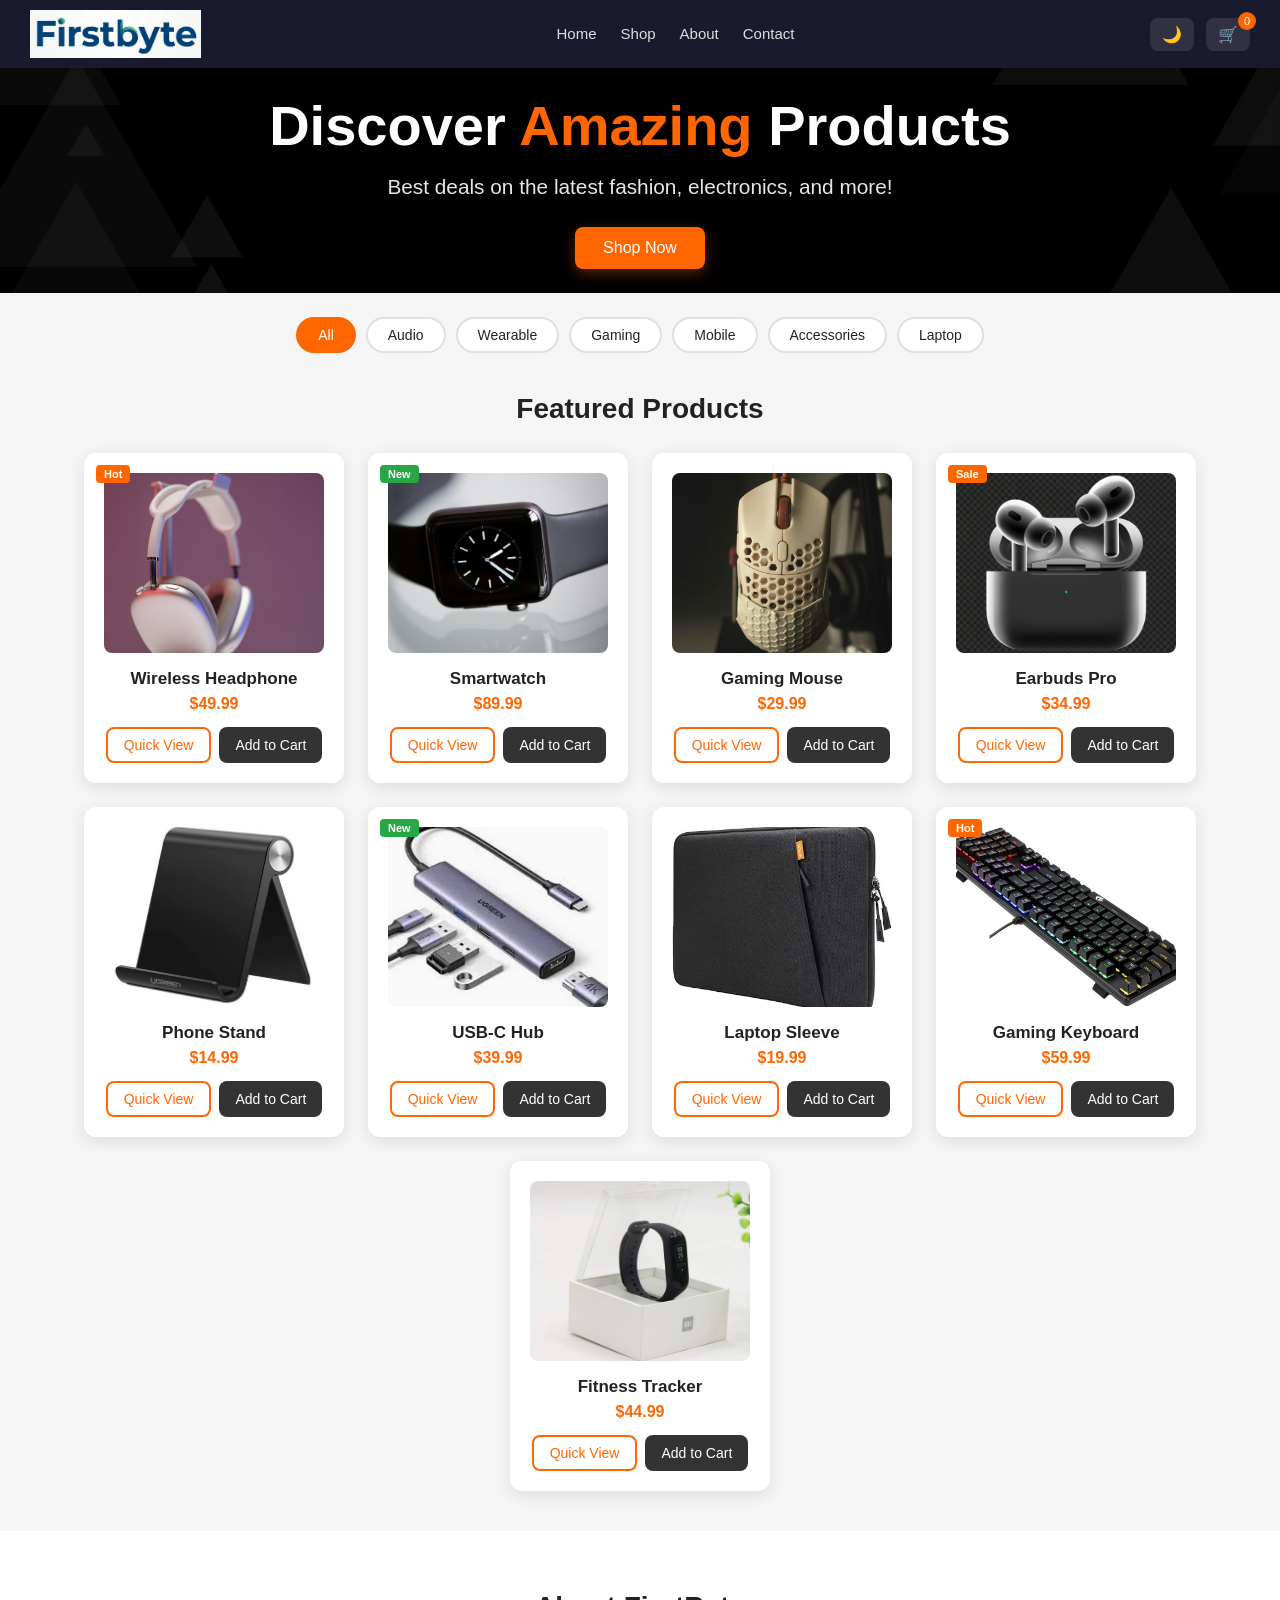
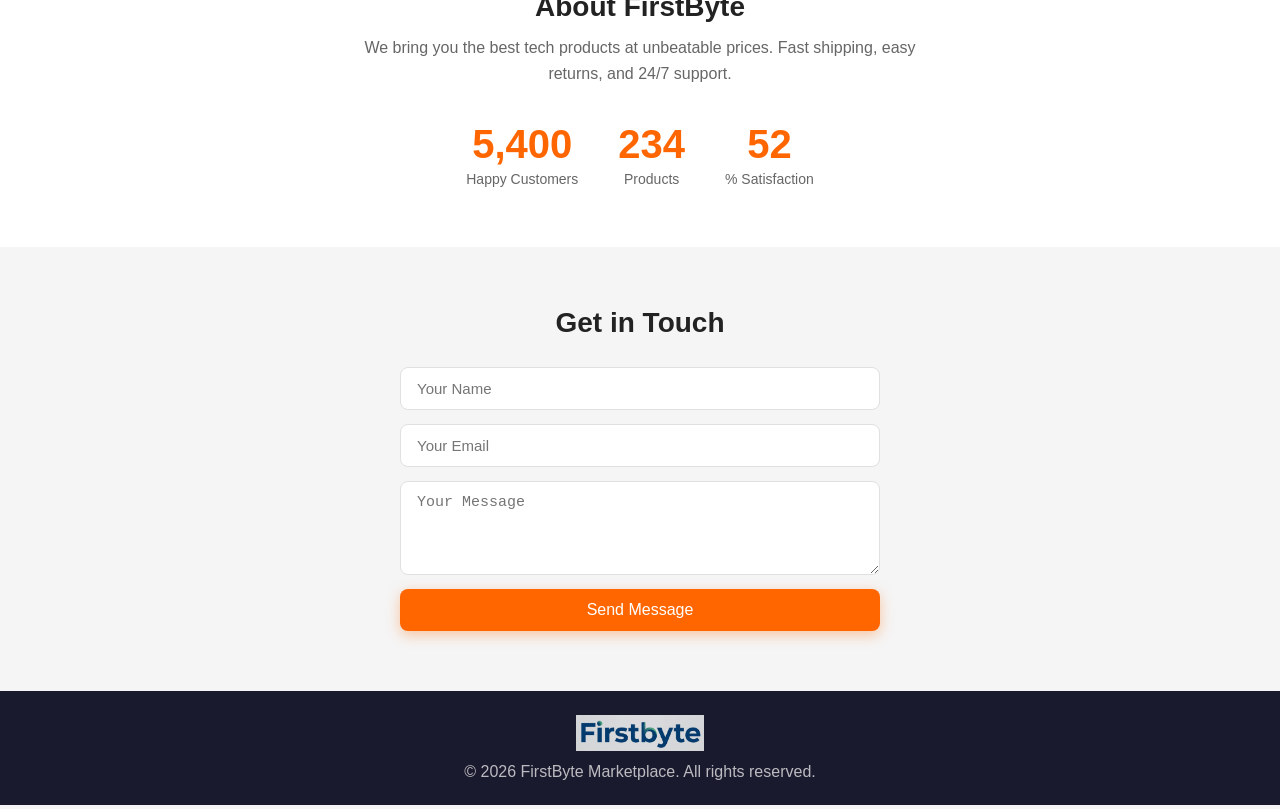
==== index.html @ d74fa586 "deploying my website" ====
<!DOCTYPE html>
<html lang="en" data-theme="light">
<head>
    <meta charset="UTF-8">
    <meta name="viewport" content="width=device-width, initial-scale=1.0">
    <title>FirstByte Marketplace - Your Online Store</title>
    <link rel="stylesheet" href="./css/styles.css">
</head>
<body>

    <!-- Cart Sidebar -->
    <div class="cart-overlay" id="cartOverlay" onclick="toggleCart()"></div>
    <aside class="cart-sidebar" id="cartSidebar">
        <div class="cart-header">
            <h3>Your Cart</h3>
            <button onclick="toggleCart()" class="close-btn">&times;</button>
        </div>
        <ul class="cart-items" id="cartItems"></ul>
        <div class="cart-footer">
            <p>Total: <strong id="cartTotal">$0.00</strong></p>
            <button class="btn checkout-btn">Checkout</button>
        </div>
    </aside>

    <!-- Product Modal -->
    <div class="modal-overlay" id="modalOverlay" onclick="closeModal()"></div>
    <div class="modal" id="productModal">
        <button class="close-btn modal-close" onclick="closeModal()">&times;</button>
        <img id="modalImg" src="" alt="">
        <div class="modal-info">
            <h2 id="modalName"></h2>
            <p class="modal-price" id="modalPrice"></p>
            <p id="modalDesc"></p>
            <button class="btn" id="modalAddBtn">Add to Cart</button>
        </div>
    </div>

    <!-- Toast -->
    <div class="toast" id="toast"></div>

    <header id="mainHeader">
        <a href="#" class="logo-link">
            <img src="images/FirstByte Logo1.png" alt="FirstByte Logo" class="logo-img">
        </a>
        <nav>
            <ul>
                <li><a href="#home">Home</a></li>
                <li><a href="#products">Shop</a></li>
                <li><a href="#about">About</a></li>
                <li><a href="#contact">Contact</a></li>
            </ul>
        </nav>
        <div class="header-actions">
            <button class="theme-toggle" onclick="toggleTheme()" title="Toggle dark mode">🌙</button>
            <button class="cart-btn" onclick="toggleCart()">
                🛒 <span class="cart-badge" id="cartBadge">0</span>
            </button>
        </div>
    </header>

    <section class="hero" id="home">
        <div class="hero-content">
            <h1 class="hero-title">Discover <span class="highlight">Amazing</span> Products</h1>
            <p class="hero-sub">Best deals on the latest fashion, electronics, and more!</p>
            <a href="#products" class="btn">Shop Now</a>
        </div>
    </section>

    <!-- Category Filter -->
    <section class="filter-bar">
        <button class="filter-btn active" data-filter="all">All</button>
        <button class="filter-btn" data-filter="audio">Audio</button>
        <button class="filter-btn" data-filter="wearable">Wearable</button>
        <button class="filter-btn" data-filter="gaming">Gaming</button>
        <button class="filter-btn" data-filter="mobile">Mobile</button>
        <button class="filter-btn" data-filter="accessories">Accessories</button>
        <button class="filter-btn" data-filter="laptop">Laptop</button>
    </section>

    <section class="products" id="products">
        <h2>Featured Products</h2>
        <div class="product-container" id="productContainer">
            <div class="product" data-category="audio" data-name="Wireless Headphone" data-price="49.99" data-desc="Premium sound quality with 30hr battery life and active noise cancellation.">
                <span class="badge">Hot</span>
                <img src="images/product1.jpg" alt="Wireless Headphone">
                <h3>Wireless Headphone</h3>
                <p class="price">$49.99</p>
                <div class="product-actions">
                    <button class="btn-outline" onclick="openModal(this)">Quick View</button>
                    <button onclick="addToCart(this)">Add to Cart</button>
                </div>
            </div>
            <div class="product" data-category="wearable" data-name="Smartwatch" data-price="89.99" data-desc="Track fitness, notifications, and more with this sleek smartwatch.">
                <span class="badge new">New</span>
                <img src="images/product2.jpg" alt="Smartwatch">
                <h3>Smartwatch</h3>
                <p class="price">$89.99</p>
                <div class="product-actions">
                    <button class="btn-outline" onclick="openModal(this)">Quick View</button>
                    <button onclick="addToCart(this)">Add to Cart</button>
                </div>
            </div>
            <div class="product" data-category="gaming" data-name="Gaming Mouse" data-price="29.99" data-desc="High-precision gaming mouse with RGB lighting and 7 programmable buttons.">
                <img src="images/product3.jpg" alt="Gaming Mouse">
                <h3>Gaming Mouse</h3>
                <p class="price">$29.99</p>
                <div class="product-actions">
                    <button class="btn-outline" onclick="openModal(this)">Quick View</button>
                    <button onclick="addToCart(this)">Add to Cart</button>
                </div>
            </div>
            <div class="product" data-category="audio" data-name="Earbuds Pro" data-price="34.99" data-desc="True wireless earbuds with 24hr total battery, IPX5 water resistance and touch controls.">
                <span class="badge">Sale</span>
                <img src="images/Earbuds Pro.jpg" alt="Earbuds Pro">
                <h3>Earbuds Pro</h3>
                <p class="price">$34.99</p>
                <div class="product-actions">
                    <button class="btn-outline" onclick="openModal(this)">Quick View</button>
                    <button onclick="addToCart(this)">Add to Cart</button>
                </div>
            </div>
            <div class="product" data-category="mobile" data-name="Phone Stand" data-price="14.99" data-desc="Adjustable aluminium phone & tablet stand, foldable and compatible with all devices.">
                <img src="images/Phone Stand.jpg" alt="Phone Stand">
                <h3>Phone Stand</h3>
                <p class="price">$14.99</p>
                <div class="product-actions">
                    <button class="btn-outline" onclick="openModal(this)">Quick View</button>
                    <button onclick="addToCart(this)">Add to Cart</button>
                </div>
            </div>
            <div class="product" data-category="accessories" data-name="USB-C Hub" data-price="39.99" data-desc="7-in-1 USB-C hub with 4K HDMI, 100W PD charging, SD card reader and 3 USB-A ports.">
                <span class="badge new">New</span>
                <img src="images/USB-C Hub.jpg" alt="USB-C Hub">
                <h3>USB-C Hub</h3>
                <p class="price">$39.99</p>
                <div class="product-actions">
                    <button class="btn-outline" onclick="openModal(this)">Quick View</button>
                    <button onclick="addToCart(this)">Add to Cart</button>
                </div>
            </div>
            <div class="product" data-category="laptop" data-name="Laptop Sleeve" data-price="19.99" data-desc="Water-resistant neoprene sleeve fits 13–15 inch laptops with accessory pocket.">
                <img src="images/Laptop Sleeve.jpg" alt="Laptop Sleeve">
                <h3>Laptop Sleeve</h3>
                <p class="price">$19.99</p>
                <div class="product-actions">
                    <button class="btn-outline" onclick="openModal(this)">Quick View</button>
                    <button onclick="addToCart(this)">Add to Cart</button>
                </div>
            </div>
            <div class="product" data-category="gaming" data-name="Gaming Keyboard" data-price="59.99" data-desc="Mechanical TKL keyboard with Cherry MX switches, per-key RGB and anti-ghosting.">
                <span class="badge">Hot</span>
                <img src="images/Gaming Keyboard.jpg" alt="Gaming Keyboard">
                <h3>Gaming Keyboard</h3>
                <p class="price">$59.99</p>
                <div class="product-actions">
                    <button class="btn-outline" onclick="openModal(this)">Quick View</button>
                    <button onclick="addToCart(this)">Add to Cart</button>
                </div>
            </div>
            <div class="product" data-category="wearable" data-name="Fitness Tracker" data-price="44.99" data-desc="Slim fitness band with heart rate, SpO2, sleep tracking and 10-day battery life.">
                <img src="images/Fitness Tracker.jpg" alt="Fitness Tracker">
                <h3>Fitness Tracker</h3>
                <p class="price">$44.99</p>
                <div class="product-actions">
                    <button class="btn-outline" onclick="openModal(this)">Quick View</button>
                    <button onclick="addToCart(this)">Add to Cart</button>
                </div>
            </div>
        </div>
    </section>

    <!-- About -->
    <section class="about" id="about">
        <h2>About FirstByte</h2>
        <p>We bring you the best tech products at unbeatable prices. Fast shipping, easy returns, and 24/7 support.</p>
        <div class="stats">
            <div class="stat"><span class="stat-num" data-target="12000">0</span><small>Happy Customers</small></div>
            <div class="stat"><span class="stat-num" data-target="500">0</span><small>Products</small></div>
            <div class="stat"><span class="stat-num" data-target="99">0</span><small>% Satisfaction</small></div>
        </div>
    </section>

    <!-- Contact -->
    <section class="contact" id="contact">
        <h2>Get in Touch</h2>
        <form onsubmit="submitForm(event)">
            <input type="text" placeholder="Your Name" required>
            <input type="email" placeholder="Your Email" required>
            <textarea placeholder="Your Message" rows="4" required></textarea>
            <button type="submit" class="btn">Send Message</button>
        </form>
    </section>

    <footer>
        <img src="images/FirstByte Logo1.png" alt="FirstByte Logo" class="footer-logo">
        <p>&copy; 2026 FirstByte Marketplace. All rights reserved.</p>
    </footer>

    <!-- Scroll to Top -->
    <button class="scroll-top" id="scrollTop" onclick="window.scrollTo({top:0,behavior:'smooth'})">↑</button>

    <script>
        // --- Dark Mode ---
        function toggleTheme() {
            const html = document.documentElement;
            const isDark = html.getAttribute('data-theme') === 'dark';
            html.setAttribute('data-theme', isDark ? 'light' : 'dark');
            document.querySelector('.theme-toggle').textContent = isDark ? '🌙' : '☀️';
        }

        // --- Sticky Header ---
        window.addEventListener('scroll', () => {
            document.getElementById('mainHeader').classList.toggle('scrolled', window.scrollY > 50);
            document.getElementById('scrollTop').classList.toggle('visible', window.scrollY > 300);
            animateStats();
        });

        // --- Cart ---
        let cart = [];
        function toggleCart() {
            document.getElementById('cartSidebar').classList.toggle('open');
            document.getElementById('cartOverlay').classList.toggle('open');
        }
        function addToCart(btn) {
            const p = btn.closest('.product');
            const name = p.dataset.name;
            const price = parseFloat(p.dataset.price);
            const existing = cart.find(i => i.name === name);
            existing ? existing.qty++ : cart.push({ name, price, qty: 1 });
            renderCart();
            showToast(`🛒 ${name} added to cart!`);
        }
        function renderCart() {
            const list = document.getElementById('cartItems');
            const total = cart.reduce((s, i) => s + i.price * i.qty, 0);
            const count = cart.reduce((s, i) => s + i.qty, 0);
            list.innerHTML = cart.map((i, idx) => `
                <li>
                    <span>${i.name} x${i.qty}</span>
                    <span>$${(i.price * i.qty).toFixed(2)}</span>
                    <button onclick="removeFromCart(${idx})">✕</button>
                </li>`).join('') || '<li class="empty">Your cart is empty</li>';
            document.getElementById('cartTotal').textContent = `$${total.toFixed(2)}`;
            document.getElementById('cartBadge').textContent = count;
        }
        function removeFromCart(idx) { cart.splice(idx, 1); renderCart(); }

        // --- Modal ---
        function openModal(btn) {
            const p = btn.closest('.product');
            document.getElementById('modalImg').src = p.querySelector('img').src;
            document.getElementById('modalName').textContent = p.dataset.name;
            document.getElementById('modalPrice').textContent = `$${p.dataset.price}`;
            document.getElementById('modalDesc').textContent = p.dataset.desc;
            document.getElementById('modalAddBtn').onclick = () => { addToCart(btn); closeModal(); };
            document.getElementById('productModal').classList.add('open');
            document.getElementById('modalOverlay').classList.add('open');
        }
        function closeModal() {
            document.getElementById('productModal').classList.remove('open');
            document.getElementById('modalOverlay').classList.remove('open');
        }

        // --- Toast ---
        function showToast(msg) {
            const t = document.getElementById('toast');
            t.textContent = msg;
            t.classList.add('show');
            setTimeout(() => t.classList.remove('show'), 2500);
        }

        // --- Filter ---
        document.querySelectorAll('.filter-btn').forEach(btn => {
            btn.addEventListener('click', () => {
                document.querySelectorAll('.filter-btn').forEach(b => b.classList.remove('active'));
                btn.classList.add('active');
                const f = btn.dataset.filter;
                document.querySelectorAll('.product').forEach(p => {
                    p.style.display = (f === 'all' || p.dataset.category === f) ? 'block' : 'none';
                });
            });
        });

        // --- Animated Stats ---
        let statsAnimated = false;
        function animateStats() {
            if (statsAnimated) return;
            const section = document.querySelector('.about');
            if (!section) return;
            const rect = section.getBoundingClientRect();
            if (rect.top < window.innerHeight - 100) {
                statsAnimated = true;
                document.querySelectorAll('.stat-num').forEach(el => {
                    const target = +el.dataset.target;
                    let cur = 0;
                    const step = Math.ceil(target / 60);
                    const timer = setInterval(() => {
                        cur = Math.min(cur + step, target);
                        el.textContent = cur.toLocaleString();
                        if (cur >= target) clearInterval(timer);
                    }, 20);
                });
            }
        }

        // --- Contact Form ---
        function submitForm(e) {
            e.preventDefault();
            showToast('✅ Message sent! We\'ll be in touch.');
            e.target.reset();
        }

        // --- Smooth scroll for nav links ---
        document.querySelectorAll('a[href^="#"]').forEach(a => {
            a.addEventListener('click', e => {
                const target = document.querySelector(a.getAttribute('href'));
                if (target) { e.preventDefault(); target.scrollIntoView({ behavior: 'smooth' }); }
            });
        });
    </script>
</body>
</html>
---- css/styles.css ----
/* ===== CSS Variables ===== */
:root {
    --bg: #f5f5f5;
    --surface: #ffffff;
    --text: #222;
    --text-muted: #666;
    --header-bg: #1a1a2e;
    --accent: #ff6600;
    --accent2: #e65c00;
    --border: #e0e0e0;
    --shadow: rgba(0,0,0,0.1);
    --overlay: rgba(0,0,0,0.5);
}
[data-theme="dark"] {
    --bg: #121212;
    --surface: #1e1e1e;
    --text: #f0f0f0;
    --text-muted: #aaa;
    --header-bg: #0d0d1a;
    --border: #333;
    --shadow: rgba(0,0,0,0.4);
}

/* ===== Reset & Base ===== */
*, *::before, *::after { box-sizing: border-box; margin: 0; padding: 0; }
html { scroll-behavior: smooth; }
body { font-family: 'Segoe UI', Arial, sans-serif; background: var(--bg); color: var(--text); transition: background .3s, color .3s; }

/* ===== Header ===== */
header {
    position: sticky; top: 0; z-index: 100;
    display: flex; justify-content: space-between; align-items: center;
    background: var(--header-bg); color: white;
    padding: 10px 30px;
    transition: box-shadow .3s, padding .3s;
}
header.scrolled { box-shadow: 0 4px 20px rgba(0,0,0,.4); padding: 6px 30px; }

.logo-link { display: flex; align-items: center; text-decoration: none; }
.logo-img { height: 48px; width: auto; object-fit: contain; transition: transform .3s; }
.logo-img:hover { transform: scale(1.05); }

nav ul { list-style: none; display: flex; gap: 24px; }
nav ul li a { text-decoration: none; color: rgba(255,255,255,.85); font-size: 15px; transition: color .2s; }
nav ul li a:hover { color: var(--accent); }

.header-actions { display: flex; align-items: center; gap: 12px; }
.theme-toggle, .cart-btn {
    background: rgba(255,255,255,.1); border: none; color: white;
    padding: 7px 12px; border-radius: 8px; cursor: pointer; font-size: 16px;
    transition: background .2s;
}
.theme-toggle:hover, .cart-btn:hover { background: rgba(255,255,255,.2); }
.cart-btn { position: relative; }
.cart-badge {
    position: absolute; top: -6px; right: -6px;
    background: var(--accent); color: white; font-size: 11px;
    width: 18px; height: 18px; border-radius: 50%;
    display: flex; align-items: center; justify-content: center;
}

/* ===== Hero ===== */
.hero {
    min-height: 25vh; display: flex; align-items: center; justify-content: center;
    background: url('../images/hero-banner.jpg') no-repeat center center/cover;
    position: relative; text-align: center;
}
.hero::before { content: ''; position: absolute; inset: 0; background: rgba(0,0,0,.55); }
.hero-content { position: relative; z-index: 1; color: white; padding: 20px; animation: fadeUp .8s ease both; }
.hero-title { font-size: clamp(2rem, 5vw, 3.5rem); margin-bottom: 16px; line-height: 1.2; }
.highlight { color: var(--accent); }
.hero-sub { font-size: clamp(1rem, 2.5vw, 1.3rem); margin-bottom: 28px; opacity: .9; }

/* ===== Buttons ===== */
.btn {
    display: inline-block; background: var(--accent); color: white;
    padding: 12px 28px; text-decoration: none; font-size: 16px;
    border-radius: 8px; border: none; cursor: pointer;
    transition: background .2s, transform .15s, box-shadow .2s;
    box-shadow: 0 4px 14px rgba(255,102,0,.35);
}
.btn:hover { background: var(--accent2); transform: translateY(-2px); box-shadow: 0 6px 18px rgba(255,102,0,.45); }
.btn-outline {
    background: transparent; border: 2px solid var(--accent); color: var(--accent);
    padding: 8px 16px; border-radius: 8px; cursor: pointer; font-size: 14px;
    transition: background .2s, color .2s;
}
.btn-outline:hover { background: var(--accent); color: white; }

/* ===== Filter Bar ===== */
.filter-bar { display: flex; justify-content: center; gap: 10px; padding: 24px 20px 0; flex-wrap: wrap; }
.filter-btn {
    padding: 8px 20px; border-radius: 20px; border: 2px solid var(--border);
    background: var(--surface); color: var(--text); cursor: pointer; font-size: 14px;
    transition: all .2s;
}
.filter-btn.active, .filter-btn:hover { background: var(--accent); color: white; border-color: var(--accent); }

/* ===== Products ===== */
.products { text-align: center; padding: 40px 20px; }
.products h2 { font-size: 28px; margin-bottom: 28px; }
.product-container { display: flex; justify-content: center; gap: 24px; flex-wrap: wrap; }

.product {
    background: var(--surface); padding: 20px; border-radius: 12px;
    box-shadow: 0 4px 16px var(--shadow); width: 260px; text-align: center;
    position: relative; transition: transform .25s, box-shadow .25s;
    animation: fadeUp .6s ease both;
}
.product:hover { transform: translateY(-6px); box-shadow: 0 10px 28px var(--shadow); }
.product img { width: 100%; height: 180px; object-fit: cover; border-radius: 8px; }
.product h3 { font-size: 17px; margin: 12px 0 6px; }
.price { font-size: 16px; font-weight: bold; color: var(--accent); margin-bottom: 14px; }
.product-actions { display: flex; gap: 8px; justify-content: center; }
.product-actions button:last-child { background: #333; color: white; border: none; padding: 8px 16px; border-radius: 8px; cursor: pointer; font-size: 14px; transition: background .2s; }
.product-actions button:last-child:hover { background: #555; }

.badge {
    position: absolute; top: 12px; left: 12px;
    background: var(--accent); color: white; font-size: 11px;
    padding: 3px 8px; border-radius: 4px; font-weight: bold;
}
.badge.new { background: #28a745; }

/* ===== Cart Sidebar ===== */
.cart-overlay { position: fixed; inset: 0; background: var(--overlay); z-index: 200; opacity: 0; pointer-events: none; transition: opacity .3s; }
.cart-overlay.open { opacity: 1; pointer-events: all; }
.cart-sidebar {
    position: fixed; top: 0; right: -360px; width: 340px; height: 100%;
    background: var(--surface); z-index: 201; padding: 24px;
    display: flex; flex-direction: column; transition: right .3s ease;
    box-shadow: -4px 0 20px var(--shadow);
}
.cart-sidebar.open { right: 0; }
.cart-header { display: flex; justify-content: space-between; align-items: center; margin-bottom: 20px; }
.cart-header h3 { font-size: 20px; }
.close-btn { background: none; border: none; font-size: 24px; cursor: pointer; color: var(--text); line-height: 1; }
.cart-items { list-style: none; flex: 1; overflow-y: auto; display: flex; flex-direction: column; gap: 12px; }
.cart-items li { display: flex; justify-content: space-between; align-items: center; gap: 8px; font-size: 14px; padding: 8px; background: var(--bg); border-radius: 8px; }
.cart-items li button { background: none; border: none; color: #e00; cursor: pointer; font-size: 16px; }
.cart-items .empty { justify-content: center; color: var(--text-muted); }
.cart-footer { border-top: 1px solid var(--border); padding-top: 16px; }
.cart-footer p { font-size: 16px; margin-bottom: 12px; }
.checkout-btn { width: 100%; }

/* ===== Modal ===== */
.modal-overlay { position: fixed; inset: 0; background: var(--overlay); z-index: 300; opacity: 0; pointer-events: none; transition: opacity .3s; }
.modal-overlay.open { opacity: 1; pointer-events: all; }
.modal {
    position: fixed; top: 50%; left: 50%; transform: translate(-50%, -60%);
    background: var(--surface); border-radius: 16px; padding: 28px;
    z-index: 301; width: min(90vw, 520px);
    display: flex; gap: 20px; align-items: flex-start;
    opacity: 0; pointer-events: none; transition: opacity .3s, transform .3s;
}
.modal.open { opacity: 1; pointer-events: all; transform: translate(-50%, -50%); }
.modal img { width: 180px; height: 180px; object-fit: cover; border-radius: 10px; flex-shrink: 0; }
.modal-info { flex: 1; }
.modal-info h2 { font-size: 20px; margin-bottom: 8px; }
.modal-price { font-size: 18px; font-weight: bold; color: var(--accent); margin-bottom: 10px; }
.modal-info p { font-size: 14px; color: var(--text-muted); margin-bottom: 16px; line-height: 1.5; }
.modal-close { position: absolute; top: 12px; right: 16px; }

/* ===== About ===== */
.about { text-align: center; padding: 60px 20px; background: var(--surface); }
.about h2 { font-size: 28px; margin-bottom: 12px; }
.about > p { color: var(--text-muted); max-width: 560px; margin: 0 auto 36px; line-height: 1.6; }
.stats { display: flex; justify-content: center; gap: 40px; flex-wrap: wrap; }
.stat { display: flex; flex-direction: column; align-items: center; }
.stat-num { font-size: 2.5rem; font-weight: bold; color: var(--accent); }
.stat small { color: var(--text-muted); font-size: 14px; margin-top: 4px; }

/* ===== Contact ===== */
.contact { padding: 60px 20px; text-align: center; }
.contact h2 { font-size: 28px; margin-bottom: 28px; }
.contact form { max-width: 480px; margin: 0 auto; display: flex; flex-direction: column; gap: 14px; }
.contact input, .contact textarea {
    padding: 12px 16px; border: 1px solid var(--border); border-radius: 8px;
    background: var(--surface); color: var(--text); font-size: 15px;
    transition: border-color .2s;
}
.contact input:focus, .contact textarea:focus { outline: none; border-color: var(--accent); }

/* ===== Footer ===== */
footer { text-align: center; padding: 24px; background: var(--header-bg); color: rgba(255,255,255,.7); }
.footer-logo { height: 36px; margin-bottom: 8px; opacity: .85; }

/* ===== Toast ===== */
.toast {
    position: fixed; bottom: 30px; left: 50%; transform: translateX(-50%) translateY(20px);
    background: #333; color: white; padding: 12px 24px; border-radius: 8px;
    font-size: 14px; z-index: 500; opacity: 0; transition: opacity .3s, transform .3s;
    pointer-events: none;
}
.toast.show { opacity: 1; transform: translateX(-50%) translateY(0); }

/* ===== Scroll to Top ===== */
.scroll-top {
    position: fixed; bottom: 80px; right: 24px; background: var(--accent);
    color: white; border: none; width: 42px; height: 42px; border-radius: 50%;
    font-size: 20px; cursor: pointer; z-index: 100;
    opacity: 0; transform: scale(0); transition: opacity .3s, transform .3s;
    box-shadow: 0 4px 12px rgba(255,102,0,.4);
}
.scroll-top.visible { opacity: 1; transform: scale(1); }

/* ===== Animation ===== */
@keyframes fadeUp {
    from { opacity: 0; transform: translateY(24px); }
    to   { opacity: 1; transform: translateY(0); }
}

/* ===== Responsive ===== */
@media (max-width: 640px) {
    header { padding: 10px 16px; }
    nav ul { gap: 12px; }
    .modal { flex-direction: column; }
    .modal img { width: 100%; height: 200px; }
}
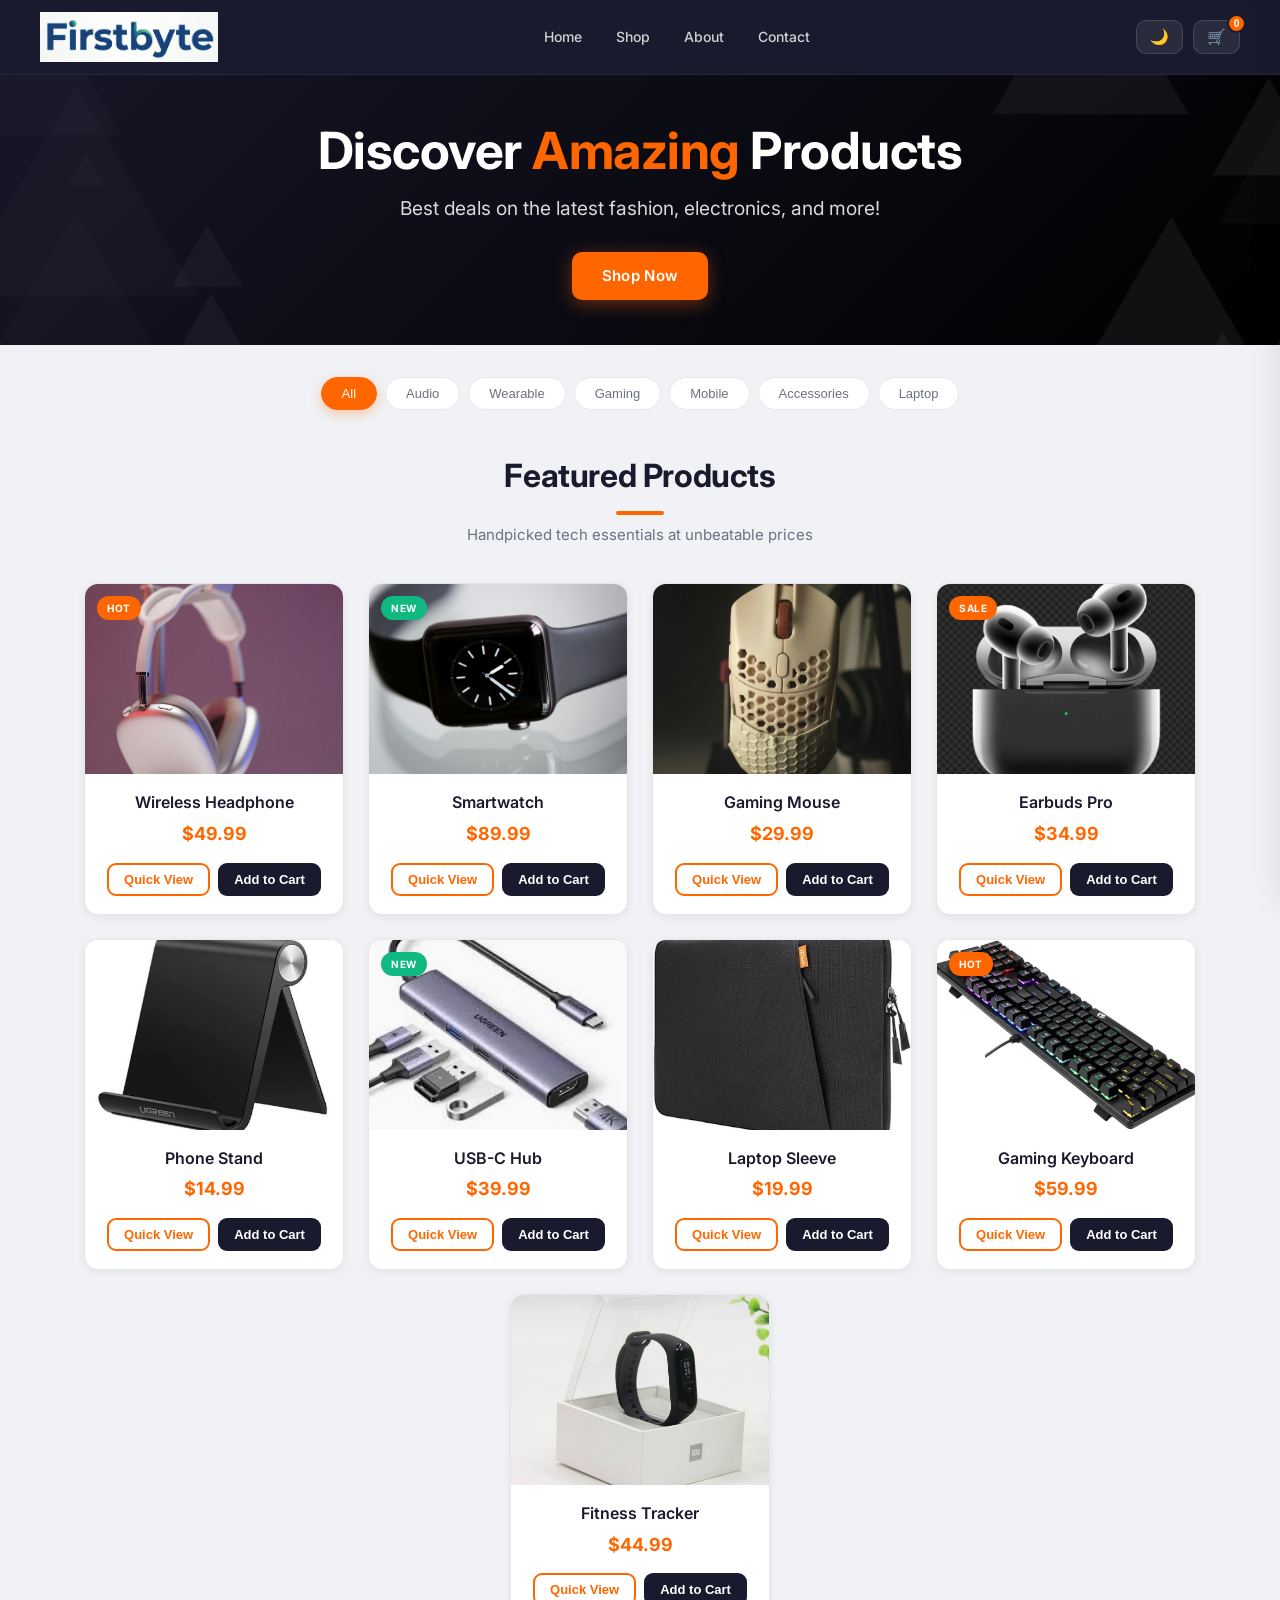
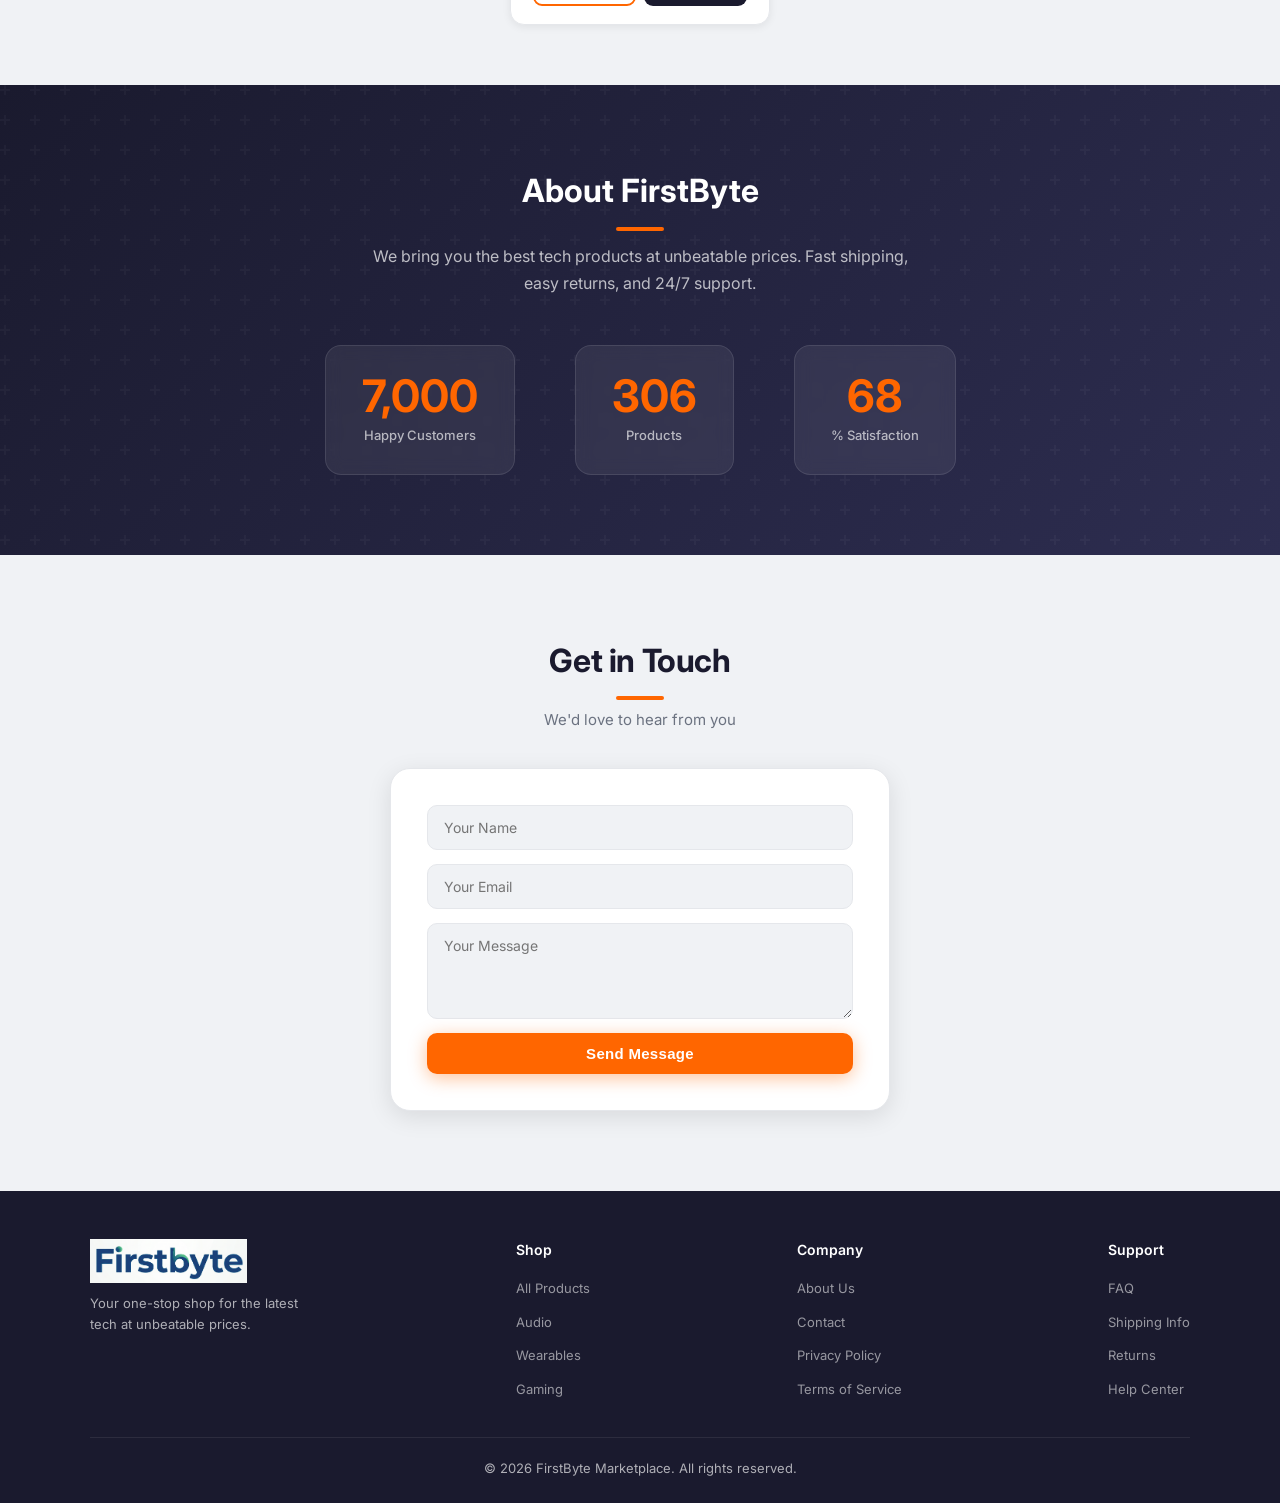
==== commit 637a8bf0: "improved wehsite" ====
--- a/index.html
+++ b/index.html
@@ -4,6 +4,7 @@
     <meta charset="UTF-8">
     <meta name="viewport" content="width=device-width, initial-scale=1.0">
     <title>FirstByte Marketplace - Your Online Store</title>
+    <link rel="icon" type="image/png" href="images/Favicon.png">
     <link rel="stylesheet" href="./css/styles.css">
 </head>
 <body>
@@ -78,92 +79,113 @@
     </section>
 
     <section class="products" id="products">
-        <h2>Featured Products</h2>
+        <div class="section-header">
+            <h2>Featured Products</h2>
+            <p>Handpicked tech essentials at unbeatable prices</p>
+        </div>
         <div class="product-container" id="productContainer">
             <div class="product" data-category="audio" data-name="Wireless Headphone" data-price="49.99" data-desc="Premium sound quality with 30hr battery life and active noise cancellation.">
                 <span class="badge">Hot</span>
-                <img src="images/product1.jpg" alt="Wireless Headphone">
+                <div class="product-img-wrap"><img src="images/product1.jpg" alt="Wireless Headphone"></div>
+        <div class="product-body">
                 <h3>Wireless Headphone</h3>
                 <p class="price">$49.99</p>
                 <div class="product-actions">
                     <button class="btn-outline" onclick="openModal(this)">Quick View</button>
                     <button onclick="addToCart(this)">Add to Cart</button>
                 </div>
+                </div>
             </div>
             <div class="product" data-category="wearable" data-name="Smartwatch" data-price="89.99" data-desc="Track fitness, notifications, and more with this sleek smartwatch.">
                 <span class="badge new">New</span>
-                <img src="images/product2.jpg" alt="Smartwatch">
+                <div class="product-img-wrap"><img src="images/product2.jpg" alt="Smartwatch"></div>
+        <div class="product-body">
                 <h3>Smartwatch</h3>
                 <p class="price">$89.99</p>
                 <div class="product-actions">
                     <button class="btn-outline" onclick="openModal(this)">Quick View</button>
                     <button onclick="addToCart(this)">Add to Cart</button>
                 </div>
+                </div>
             </div>
             <div class="product" data-category="gaming" data-name="Gaming Mouse" data-price="29.99" data-desc="High-precision gaming mouse with RGB lighting and 7 programmable buttons.">
-                <img src="images/product3.jpg" alt="Gaming Mouse">
+                <div class="product-img-wrap"><img src="images/product3.jpg" alt="Gaming Mouse"></div>
+        <div class="product-body">
                 <h3>Gaming Mouse</h3>
                 <p class="price">$29.99</p>
                 <div class="product-actions">
                     <button class="btn-outline" onclick="openModal(this)">Quick View</button>
                     <button onclick="addToCart(this)">Add to Cart</button>
                 </div>
+                </div>
             </div>
             <div class="product" data-category="audio" data-name="Earbuds Pro" data-price="34.99" data-desc="True wireless earbuds with 24hr total battery, IPX5 water resistance and touch controls.">
                 <span class="badge">Sale</span>
-                <img src="images/Earbuds Pro.jpg" alt="Earbuds Pro">
+                <div class="product-img-wrap"><img src="images/Earbuds Pro.jpg" alt="Earbuds Pro"></div>
+        <div class="product-body">
                 <h3>Earbuds Pro</h3>
                 <p class="price">$34.99</p>
                 <div class="product-actions">
                     <button class="btn-outline" onclick="openModal(this)">Quick View</button>
                     <button onclick="addToCart(this)">Add to Cart</button>
                 </div>
+                </div>
             </div>
             <div class="product" data-category="mobile" data-name="Phone Stand" data-price="14.99" data-desc="Adjustable aluminium phone & tablet stand, foldable and compatible with all devices.">
-                <img src="images/Phone Stand.jpg" alt="Phone Stand">
+                <div class="product-img-wrap"><img src="images/Phone Stand.jpg" alt="Phone Stand"></div>
+        <div class="product-body">
                 <h3>Phone Stand</h3>
                 <p class="price">$14.99</p>
                 <div class="product-actions">
                     <button class="btn-outline" onclick="openModal(this)">Quick View</button>
                     <button onclick="addToCart(this)">Add to Cart</button>
                 </div>
+                </div>
             </div>
             <div class="product" data-category="accessories" data-name="USB-C Hub" data-price="39.99" data-desc="7-in-1 USB-C hub with 4K HDMI, 100W PD charging, SD card reader and 3 USB-A ports.">
                 <span class="badge new">New</span>
-                <img src="images/USB-C Hub.jpg" alt="USB-C Hub">
+                <div class="product-img-wrap"><img src="images/USB-C Hub.jpg" alt="USB-C Hub"></div>
+        <div class="product-body">
                 <h3>USB-C Hub</h3>
                 <p class="price">$39.99</p>
                 <div class="product-actions">
                     <button class="btn-outline" onclick="openModal(this)">Quick View</button>
                     <button onclick="addToCart(this)">Add to Cart</button>
                 </div>
+                </div>
             </div>
             <div class="product" data-category="laptop" data-name="Laptop Sleeve" data-price="19.99" data-desc="Water-resistant neoprene sleeve fits 13–15 inch laptops with accessory pocket.">
-                <img src="images/Laptop Sleeve.jpg" alt="Laptop Sleeve">
+                <div class="product-img-wrap"><img src="images/Laptop Sleeve.jpg" alt="Laptop Sleeve"></div>
+        <div class="product-body">
                 <h3>Laptop Sleeve</h3>
                 <p class="price">$19.99</p>
                 <div class="product-actions">
                     <button class="btn-outline" onclick="openModal(this)">Quick View</button>
                     <button onclick="addToCart(this)">Add to Cart</button>
                 </div>
+                </div>
             </div>
             <div class="product" data-category="gaming" data-name="Gaming Keyboard" data-price="59.99" data-desc="Mechanical TKL keyboard with Cherry MX switches, per-key RGB and anti-ghosting.">
                 <span class="badge">Hot</span>
-                <img src="images/Gaming Keyboard.jpg" alt="Gaming Keyboard">
+                <div class="product-img-wrap"><img src="images/Gaming Keyboard.jpg" alt="Gaming Keyboard"></div>
+        <div class="product-body">
                 <h3>Gaming Keyboard</h3>
                 <p class="price">$59.99</p>
                 <div class="product-actions">
                     <button class="btn-outline" onclick="openModal(this)">Quick View</button>
                     <button onclick="addToCart(this)">Add to Cart</button>
                 </div>
+                </div>
             </div>
             <div class="product" data-category="wearable" data-name="Fitness Tracker" data-price="44.99" data-desc="Slim fitness band with heart rate, SpO2, sleep tracking and 10-day battery life.">
-                <img src="images/Fitness Tracker.jpg" alt="Fitness Tracker">
+                <div class="product-img-wrap"><img src="images/Fitness Tracker.jpg" alt="Fitness Tracker"></div>
+        <div class="product-body">
                 <h3>Fitness Tracker</h3>
                 <p class="price">$44.99</p>
                 <div class="product-actions">
                     <button class="btn-outline" onclick="openModal(this)">Quick View</button>
                     <button onclick="addToCart(this)">Add to Cart</button>
+                </div>
                 </div>
             </div>
         </div>
@@ -172,6 +194,7 @@
     <!-- About -->
     <section class="about" id="about">
         <h2>About FirstByte</h2>
+
         <p>We bring you the best tech products at unbeatable prices. Fast shipping, easy returns, and 24/7 support.</p>
         <div class="stats">
             <div class="stat"><span class="stat-num" data-target="12000">0</span><small>Happy Customers</small></div>
@@ -182,7 +205,10 @@
 
     <!-- Contact -->
     <section class="contact" id="contact">
-        <h2>Get in Touch</h2>
+        <div class="section-header">
+            <h2>Get in Touch</h2>
+            <p>We'd love to hear from you</p>
+        </div>
         <form onsubmit="submitForm(event)">
             <input type="text" placeholder="Your Name" required>
             <input type="email" placeholder="Your Email" required>
@@ -192,8 +218,42 @@
     </section>
 
     <footer>
-        <img src="images/FirstByte Logo1.png" alt="FirstByte Logo" class="footer-logo">
-        <p>&copy; 2026 FirstByte Marketplace. All rights reserved.</p>
+        <div class="footer-grid">
+            <div class="footer-brand">
+                <img src="images/FirstByte Logo1.png" alt="FirstByte Logo" class="footer-logo">
+                <p>Your one-stop shop for the latest tech at unbeatable prices.</p>
+            </div>
+            <div class="footer-col">
+                <h4>Shop</h4>
+                <ul>
+                    <li><a href="#products">All Products</a></li>
+                    <li><a href="#products">Audio</a></li>
+                    <li><a href="#products">Wearables</a></li>
+                    <li><a href="#products">Gaming</a></li>
+                </ul>
+            </div>
+            <div class="footer-col">
+                <h4>Company</h4>
+                <ul>
+                    <li><a href="#about">About Us</a></li>
+                    <li><a href="#contact">Contact</a></li>
+                    <li><a href="#">Privacy Policy</a></li>
+                    <li><a href="#">Terms of Service</a></li>
+                </ul>
+            </div>
+            <div class="footer-col">
+                <h4>Support</h4>
+                <ul>
+                    <li><a href="#">FAQ</a></li>
+                    <li><a href="#">Shipping Info</a></li>
+                    <li><a href="#">Returns</a></li>
+                    <li><a href="#contact">Help Center</a></li>
+                </ul>
+            </div>
+        </div>
+        <div class="footer-bottom">
+            <p>&copy; 2026 FirstByte Marketplace. All rights reserved.</p>
+        </div>
     </footer>
 
     <!-- Scroll to Top -->
--- a/css/styles.css
+++ b/css/styles.css
@@ -1,219 +1,333 @@
-/* ===== CSS Variables ===== */
+@import url('https://fonts.googleapis.com/css2?family=Inter:wght@400;500;600;700&display=swap');
+
+/* ===== Variables ===== */
 :root {
-    --bg: #f5f5f5;
+    --bg: #f0f2f5;
     --surface: #ffffff;
-    --text: #222;
-    --text-muted: #666;
+    --text: #1a1a2e;
+    --text-muted: #6b7280;
     --header-bg: #1a1a2e;
     --accent: #ff6600;
     --accent2: #e65c00;
-    --border: #e0e0e0;
-    --shadow: rgba(0,0,0,0.1);
-    --overlay: rgba(0,0,0,0.5);
+    --accent-light: rgba(255,102,0,.1);
+    --border: #e5e7eb;
+    --shadow-sm: 0 2px 8px rgba(0,0,0,.07);
+    --shadow: 0 6px 24px rgba(0,0,0,.1);
+    --shadow-lg: 0 16px 48px rgba(0,0,0,.15);
+    --overlay: rgba(0,0,0,0.55);
+    --radius: 14px;
 }
 [data-theme="dark"] {
-    --bg: #121212;
-    --surface: #1e1e1e;
+    --bg: #0f0f1a;
+    --surface: #1a1a2e;
     --text: #f0f0f0;
-    --text-muted: #aaa;
+    --text-muted: #9ca3af;
     --header-bg: #0d0d1a;
-    --border: #333;
-    --shadow: rgba(0,0,0,0.4);
+    --border: #2d2d44;
+    --shadow-sm: 0 2px 8px rgba(0,0,0,.3);
+    --shadow: 0 6px 24px rgba(0,0,0,.4);
+    --shadow-lg: 0 16px 48px rgba(0,0,0,.5);
+    --accent-light: rgba(255,102,0,.15);
 }
 
 /* ===== Reset & Base ===== */
 *, *::before, *::after { box-sizing: border-box; margin: 0; padding: 0; }
 html { scroll-behavior: smooth; }
-body { font-family: 'Segoe UI', Arial, sans-serif; background: var(--bg); color: var(--text); transition: background .3s, color .3s; }
+body {
+    font-family: 'Inter', 'Segoe UI', sans-serif;
+    background: var(--bg); color: var(--text);
+    transition: background .3s, color .3s;
+    line-height: 1.6;
+}
 
 /* ===== Header ===== */
 header {
     position: sticky; top: 0; z-index: 100;
     display: flex; justify-content: space-between; align-items: center;
-    background: var(--header-bg); color: white;
-    padding: 10px 30px;
-    transition: box-shadow .3s, padding .3s;
-}
-header.scrolled { box-shadow: 0 4px 20px rgba(0,0,0,.4); padding: 6px 30px; }
+    background: var(--header-bg);
+    padding: 12px 40px;
+    border-bottom: 1px solid rgba(255,255,255,.06);
+    transition: box-shadow .3s, padding .3s, background .3s;
+}
+header.scrolled {
+    box-shadow: 0 4px 30px rgba(0,0,0,.5);
+    padding: 8px 40px;
+    background: rgba(26,26,46,.97);
+    backdrop-filter: blur(12px);
+}
 
 .logo-link { display: flex; align-items: center; text-decoration: none; }
-.logo-img { height: 48px; width: auto; object-fit: contain; transition: transform .3s; }
+.logo-img { height: 50px; width: auto; object-fit: contain; transition: transform .3s; mix-blend-mode: lighten; }
 .logo-img:hover { transform: scale(1.05); }
 
-nav ul { list-style: none; display: flex; gap: 24px; }
-nav ul li a { text-decoration: none; color: rgba(255,255,255,.85); font-size: 15px; transition: color .2s; }
-nav ul li a:hover { color: var(--accent); }
-
-.header-actions { display: flex; align-items: center; gap: 12px; }
+nav ul { list-style: none; display: flex; gap: 6px; }
+nav ul li a {
+    text-decoration: none; color: rgba(255,255,255,.8); font-size: 14px;
+    font-weight: 500; padding: 6px 14px; border-radius: 8px;
+    transition: color .2s, background .2s;
+}
+nav ul li a:hover { color: white; background: rgba(255,255,255,.1); }
+
+.header-actions { display: flex; align-items: center; gap: 10px; }
 .theme-toggle, .cart-btn {
-    background: rgba(255,255,255,.1); border: none; color: white;
-    padding: 7px 12px; border-radius: 8px; cursor: pointer; font-size: 16px;
-    transition: background .2s;
-}
-.theme-toggle:hover, .cart-btn:hover { background: rgba(255,255,255,.2); }
+    background: rgba(255,255,255,.08); border: 1px solid rgba(255,255,255,.12);
+    color: white; padding: 7px 13px; border-radius: 10px;
+    cursor: pointer; font-size: 15px; transition: background .2s, border-color .2s;
+}
+.theme-toggle:hover, .cart-btn:hover { background: rgba(255,255,255,.16); border-color: rgba(255,255,255,.25); }
 .cart-btn { position: relative; }
 .cart-badge {
-    position: absolute; top: -6px; right: -6px;
-    background: var(--accent); color: white; font-size: 11px;
-    width: 18px; height: 18px; border-radius: 50%;
+    position: absolute; top: -7px; right: -7px;
+    background: var(--accent); color: white; font-size: 10px; font-weight: 700;
+    width: 19px; height: 19px; border-radius: 50%;
     display: flex; align-items: center; justify-content: center;
+    border: 2px solid var(--header-bg);
 }
 
 /* ===== Hero ===== */
 .hero {
-    min-height: 25vh; display: flex; align-items: center; justify-content: center;
+    min-height: 30vh; display: flex; align-items: center; justify-content: center;
     background: url('../images/hero-banner.jpg') no-repeat center center/cover;
     position: relative; text-align: center;
 }
-.hero::before { content: ''; position: absolute; inset: 0; background: rgba(0,0,0,.55); }
-.hero-content { position: relative; z-index: 1; color: white; padding: 20px; animation: fadeUp .8s ease both; }
-.hero-title { font-size: clamp(2rem, 5vw, 3.5rem); margin-bottom: 16px; line-height: 1.2; }
+.hero::before {
+    content: ''; position: absolute; inset: 0;
+    background: linear-gradient(135deg, rgba(26,26,46,.85) 0%, rgba(0,0,0,.5) 100%);
+}
+.hero-content { position: relative; z-index: 1; color: white; padding: 40px 20px; animation: fadeUp .8s ease both; }
+.hero-title { font-size: clamp(1.8rem, 4.5vw, 3.2rem); font-weight: 700; margin-bottom: 12px; line-height: 1.2; letter-spacing: -.5px; }
 .highlight { color: var(--accent); }
-.hero-sub { font-size: clamp(1rem, 2.5vw, 1.3rem); margin-bottom: 28px; opacity: .9; }
+.hero-sub { font-size: clamp(.95rem, 2vw, 1.2rem); margin-bottom: 28px; opacity: .85; font-weight: 400; }
 
 /* ===== Buttons ===== */
 .btn {
     display: inline-block; background: var(--accent); color: white;
-    padding: 12px 28px; text-decoration: none; font-size: 16px;
-    border-radius: 8px; border: none; cursor: pointer;
+    padding: 12px 30px; text-decoration: none; font-size: 15px; font-weight: 600;
+    border-radius: 10px; border: none; cursor: pointer; letter-spacing: .3px;
     transition: background .2s, transform .15s, box-shadow .2s;
-    box-shadow: 0 4px 14px rgba(255,102,0,.35);
-}
-.btn:hover { background: var(--accent2); transform: translateY(-2px); box-shadow: 0 6px 18px rgba(255,102,0,.45); }
+    box-shadow: 0 4px 18px rgba(255,102,0,.4);
+}
+.btn:hover { background: var(--accent2); transform: translateY(-2px); box-shadow: 0 8px 24px rgba(255,102,0,.5); }
 .btn-outline {
     background: transparent; border: 2px solid var(--accent); color: var(--accent);
-    padding: 8px 16px; border-radius: 8px; cursor: pointer; font-size: 14px;
+    padding: 7px 15px; border-radius: 9px; cursor: pointer; font-size: 13px; font-weight: 600;
     transition: background .2s, color .2s;
 }
 .btn-outline:hover { background: var(--accent); color: white; }
 
+/* ===== Section Headers ===== */
+.section-header { text-align: center; margin-bottom: 36px; }
+.section-header h2 { font-size: 2rem; font-weight: 700; letter-spacing: -.4px; }
+.section-header p { color: var(--text-muted); margin-top: 8px; font-size: 15px; }
+.section-header h2::after {
+    content: ''; display: block; width: 48px; height: 4px;
+    background: var(--accent); border-radius: 2px; margin: 10px auto 0;
+}
+
 /* ===== Filter Bar ===== */
-.filter-bar { display: flex; justify-content: center; gap: 10px; padding: 24px 20px 0; flex-wrap: wrap; }
+.filter-bar {
+    display: flex; justify-content: center; gap: 8px;
+    padding: 32px 20px 0; flex-wrap: wrap;
+}
 .filter-btn {
-    padding: 8px 20px; border-radius: 20px; border: 2px solid var(--border);
-    background: var(--surface); color: var(--text); cursor: pointer; font-size: 14px;
+    padding: 8px 20px; border-radius: 24px;
+    border: 1.5px solid var(--border);
+    background: var(--surface); color: var(--text-muted);
+    cursor: pointer; font-size: 13px; font-weight: 500;
     transition: all .2s;
 }
-.filter-btn.active, .filter-btn:hover { background: var(--accent); color: white; border-color: var(--accent); }
+.filter-btn.active, .filter-btn:hover {
+    background: var(--accent); color: white;
+    border-color: var(--accent);
+    box-shadow: 0 4px 12px rgba(255,102,0,.3);
+}
 
 /* ===== Products ===== */
-.products { text-align: center; padding: 40px 20px; }
-.products h2 { font-size: 28px; margin-bottom: 28px; }
-.product-container { display: flex; justify-content: center; gap: 24px; flex-wrap: wrap; }
+.products { padding: 40px 20px 60px; }
+.product-container { display: flex; justify-content: center; gap: 24px; flex-wrap: wrap; max-width: 1200px; margin: 0 auto; }
 
 .product {
-    background: var(--surface); padding: 20px; border-radius: 12px;
-    box-shadow: 0 4px 16px var(--shadow); width: 260px; text-align: center;
-    position: relative; transition: transform .25s, box-shadow .25s;
+    background: var(--surface); border-radius: var(--radius);
+    box-shadow: var(--shadow-sm); width: 260px; text-align: center;
+    position: relative; transition: transform .28s, box-shadow .28s;
     animation: fadeUp .6s ease both;
-}
-.product:hover { transform: translateY(-6px); box-shadow: 0 10px 28px var(--shadow); }
-.product img { width: 100%; height: 180px; object-fit: cover; border-radius: 8px; }
-.product h3 { font-size: 17px; margin: 12px 0 6px; }
-.price { font-size: 16px; font-weight: bold; color: var(--accent); margin-bottom: 14px; }
+    border: 1px solid var(--border);
+    overflow: hidden;
+}
+.product:hover { transform: translateY(-8px); box-shadow: var(--shadow-lg); }
+
+.product-img-wrap { position: relative; overflow: hidden; }
+.product img { width: 100%; height: 190px; object-fit: cover; display: block; transition: transform .4s ease; }
+.product:hover img { transform: scale(1.06); }
+
+.product-body { padding: 16px 16px 18px; }
+.product h3 { font-size: 16px; font-weight: 600; margin-bottom: 4px; }
+.price {
+    font-size: 18px; font-weight: 700; color: var(--accent);
+    margin-bottom: 14px; display: block;
+}
 .product-actions { display: flex; gap: 8px; justify-content: center; }
-.product-actions button:last-child { background: #333; color: white; border: none; padding: 8px 16px; border-radius: 8px; cursor: pointer; font-size: 14px; transition: background .2s; }
-.product-actions button:last-child:hover { background: #555; }
+.product-actions button:last-child {
+    background: var(--header-bg); color: white; border: none;
+    padding: 8px 16px; border-radius: 9px; cursor: pointer;
+    font-size: 13px; font-weight: 600; transition: background .2s;
+}
+.product-actions button:last-child:hover { background: #2d2d50; }
 
 .badge {
-    position: absolute; top: 12px; left: 12px;
-    background: var(--accent); color: white; font-size: 11px;
-    padding: 3px 8px; border-radius: 4px; font-weight: bold;
-}
-.badge.new { background: #28a745; }
+    position: absolute; top: 12px; left: 12px; z-index: 1;
+    background: var(--accent); color: white; font-size: 10px; font-weight: 700;
+    padding: 4px 10px; border-radius: 20px; letter-spacing: .5px; text-transform: uppercase;
+}
+.badge.new { background: #10b981; }
+.badge.sale { background: #ef4444; }
 
 /* ===== Cart Sidebar ===== */
 .cart-overlay { position: fixed; inset: 0; background: var(--overlay); z-index: 200; opacity: 0; pointer-events: none; transition: opacity .3s; }
 .cart-overlay.open { opacity: 1; pointer-events: all; }
 .cart-sidebar {
-    position: fixed; top: 0; right: -360px; width: 340px; height: 100%;
-    background: var(--surface); z-index: 201; padding: 24px;
-    display: flex; flex-direction: column; transition: right .3s ease;
-    box-shadow: -4px 0 20px var(--shadow);
+    position: fixed; top: 0; right: -380px; width: 360px; height: 100%;
+    background: var(--surface); z-index: 201; padding: 28px;
+    display: flex; flex-direction: column; transition: right .35s cubic-bezier(.4,0,.2,1);
+    box-shadow: -8px 0 40px rgba(0,0,0,.2);
 }
 .cart-sidebar.open { right: 0; }
-.cart-header { display: flex; justify-content: space-between; align-items: center; margin-bottom: 20px; }
-.cart-header h3 { font-size: 20px; }
-.close-btn { background: none; border: none; font-size: 24px; cursor: pointer; color: var(--text); line-height: 1; }
-.cart-items { list-style: none; flex: 1; overflow-y: auto; display: flex; flex-direction: column; gap: 12px; }
-.cart-items li { display: flex; justify-content: space-between; align-items: center; gap: 8px; font-size: 14px; padding: 8px; background: var(--bg); border-radius: 8px; }
-.cart-items li button { background: none; border: none; color: #e00; cursor: pointer; font-size: 16px; }
-.cart-items .empty { justify-content: center; color: var(--text-muted); }
-.cart-footer { border-top: 1px solid var(--border); padding-top: 16px; }
-.cart-footer p { font-size: 16px; margin-bottom: 12px; }
+.cart-header { display: flex; justify-content: space-between; align-items: center; margin-bottom: 24px; padding-bottom: 16px; border-bottom: 1px solid var(--border); }
+.cart-header h3 { font-size: 20px; font-weight: 700; }
+.close-btn { background: none; border: none; font-size: 24px; cursor: pointer; color: var(--text-muted); line-height: 1; transition: color .2s; }
+.close-btn:hover { color: var(--text); }
+.cart-items { list-style: none; flex: 1; overflow-y: auto; display: flex; flex-direction: column; gap: 10px; }
+.cart-items li {
+    display: flex; justify-content: space-between; align-items: center;
+    gap: 8px; font-size: 13px; padding: 10px 12px;
+    background: var(--bg); border-radius: 10px; border: 1px solid var(--border);
+}
+.cart-items li button { background: none; border: none; color: #ef4444; cursor: pointer; font-size: 15px; }
+.cart-items .empty { justify-content: center; color: var(--text-muted); font-size: 14px; }
+.cart-footer { border-top: 1px solid var(--border); padding-top: 20px; margin-top: 8px; }
+.cart-footer p { font-size: 17px; font-weight: 600; margin-bottom: 14px; }
 .checkout-btn { width: 100%; }
 
 /* ===== Modal ===== */
 .modal-overlay { position: fixed; inset: 0; background: var(--overlay); z-index: 300; opacity: 0; pointer-events: none; transition: opacity .3s; }
 .modal-overlay.open { opacity: 1; pointer-events: all; }
 .modal {
-    position: fixed; top: 50%; left: 50%; transform: translate(-50%, -60%);
-    background: var(--surface); border-radius: 16px; padding: 28px;
-    z-index: 301; width: min(90vw, 520px);
-    display: flex; gap: 20px; align-items: flex-start;
+    position: fixed; top: 50%; left: 50%; transform: translate(-50%, -58%);
+    background: var(--surface); border-radius: 20px; padding: 32px;
+    z-index: 301; width: min(92vw, 540px);
+    display: flex; gap: 24px; align-items: flex-start;
     opacity: 0; pointer-events: none; transition: opacity .3s, transform .3s;
+    box-shadow: var(--shadow-lg);
 }
 .modal.open { opacity: 1; pointer-events: all; transform: translate(-50%, -50%); }
-.modal img { width: 180px; height: 180px; object-fit: cover; border-radius: 10px; flex-shrink: 0; }
+.modal img { width: 190px; height: 190px; object-fit: cover; border-radius: 14px; flex-shrink: 0; }
 .modal-info { flex: 1; }
-.modal-info h2 { font-size: 20px; margin-bottom: 8px; }
-.modal-price { font-size: 18px; font-weight: bold; color: var(--accent); margin-bottom: 10px; }
-.modal-info p { font-size: 14px; color: var(--text-muted); margin-bottom: 16px; line-height: 1.5; }
-.modal-close { position: absolute; top: 12px; right: 16px; }
+.modal-info h2 { font-size: 20px; font-weight: 700; margin-bottom: 8px; }
+.modal-price { font-size: 22px; font-weight: 700; color: var(--accent); margin-bottom: 12px; display: block; }
+.modal-info p { font-size: 14px; color: var(--text-muted); margin-bottom: 20px; line-height: 1.6; }
+.modal-close { position: absolute; top: 14px; right: 18px; }
 
 /* ===== About ===== */
-.about { text-align: center; padding: 60px 20px; background: var(--surface); }
-.about h2 { font-size: 28px; margin-bottom: 12px; }
-.about > p { color: var(--text-muted); max-width: 560px; margin: 0 auto 36px; line-height: 1.6; }
-.stats { display: flex; justify-content: center; gap: 40px; flex-wrap: wrap; }
-.stat { display: flex; flex-direction: column; align-items: center; }
-.stat-num { font-size: 2.5rem; font-weight: bold; color: var(--accent); }
-.stat small { color: var(--text-muted); font-size: 14px; margin-top: 4px; }
+.about {
+    text-align: center; padding: 80px 20px;
+    background: linear-gradient(135deg, var(--header-bg) 0%, #2d2d50 100%);
+    color: white; position: relative; overflow: hidden;
+}
+.about::before {
+    content: ''; position: absolute; inset: 0;
+    background: url("data:image/svg+xml,%3Csvg width='60' height='60' viewBox='0 0 60 60' xmlns='http://www.w3.org/2000/svg'%3E%3Cg fill='none' fill-rule='evenodd'%3E%3Cg fill='%23ffffff' fill-opacity='0.03'%3E%3Cpath d='M36 34v-4h-2v4h-4v2h4v4h2v-4h4v-2h-4zm0-30V0h-2v4h-4v2h4v4h2V6h4V4h-4zM6 34v-4H4v4H0v2h4v4h2v-4h4v-2H6zM6 4V0H4v4H0v2h4v4h2V6h4V4H6z'/%3E%3C/g%3E%3C/g%3E%3C/svg%3E");
+}
+.about h2 { font-size: 2rem; font-weight: 700; margin-bottom: 12px; position: relative; }
+.about h2::after { content: ''; display: block; width: 48px; height: 4px; background: var(--accent); border-radius: 2px; margin: 10px auto 0; }
+.about > p { color: rgba(255,255,255,.7); max-width: 560px; margin: 0 auto 48px; line-height: 1.7; position: relative; }
+.stats { display: flex; justify-content: center; gap: 60px; flex-wrap: wrap; position: relative; }
+.stat {
+    display: flex; flex-direction: column; align-items: center;
+    background: rgba(255,255,255,.07); padding: 28px 36px; border-radius: 16px;
+    border: 1px solid rgba(255,255,255,.1); backdrop-filter: blur(8px);
+    min-width: 140px;
+}
+.stat-num { font-size: 2.8rem; font-weight: 700; color: var(--accent); line-height: 1; }
+.stat small { color: rgba(255,255,255,.65); font-size: 13px; margin-top: 6px; font-weight: 500; }
 
 /* ===== Contact ===== */
-.contact { padding: 60px 20px; text-align: center; }
-.contact h2 { font-size: 28px; margin-bottom: 28px; }
-.contact form { max-width: 480px; margin: 0 auto; display: flex; flex-direction: column; gap: 14px; }
+.contact { padding: 80px 20px; text-align: center; background: var(--bg); }
+.contact form {
+    max-width: 500px; margin: 0 auto; display: flex; flex-direction: column; gap: 14px;
+    background: var(--surface); padding: 36px; border-radius: 20px;
+    box-shadow: var(--shadow); border: 1px solid var(--border);
+}
 .contact input, .contact textarea {
-    padding: 12px 16px; border: 1px solid var(--border); border-radius: 8px;
-    background: var(--surface); color: var(--text); font-size: 15px;
-    transition: border-color .2s;
-}
-.contact input:focus, .contact textarea:focus { outline: none; border-color: var(--accent); }
+    padding: 13px 16px; border: 1.5px solid var(--border); border-radius: 10px;
+    background: var(--bg); color: var(--text); font-size: 14px; font-family: inherit;
+    transition: border-color .2s, box-shadow .2s;
+}
+.contact input:focus, .contact textarea:focus {
+    outline: none; border-color: var(--accent);
+    box-shadow: 0 0 0 3px rgba(255,102,0,.12);
+}
 
 /* ===== Footer ===== */
-footer { text-align: center; padding: 24px; background: var(--header-bg); color: rgba(255,255,255,.7); }
-.footer-logo { height: 36px; margin-bottom: 8px; opacity: .85; }
+footer {
+    background: var(--header-bg);
+    color: rgba(255,255,255,.65);
+    padding: 48px 40px 24px;
+}
+.footer-grid {
+    display: flex; justify-content: space-between; align-items: flex-start;
+    flex-wrap: wrap; gap: 32px; max-width: 1100px; margin: 0 auto 36px;
+}
+.footer-brand .footer-logo { height: 44px; mix-blend-mode: lighten; margin-bottom: 10px; display: block; }
+.footer-brand p { font-size: 13px; max-width: 220px; line-height: 1.6; }
+.footer-col h4 { color: white; font-size: 14px; font-weight: 600; margin-bottom: 14px; }
+.footer-col ul { list-style: none; display: flex; flex-direction: column; gap: 8px; }
+.footer-col ul li a { color: rgba(255,255,255,.55); text-decoration: none; font-size: 13px; transition: color .2s; }
+.footer-col ul li a:hover { color: var(--accent); }
+.footer-bottom {
+    border-top: 1px solid rgba(255,255,255,.08);
+    padding-top: 20px; text-align: center; font-size: 13px;
+    max-width: 1100px; margin: 0 auto;
+}
 
 /* ===== Toast ===== */
 .toast {
-    position: fixed; bottom: 30px; left: 50%; transform: translateX(-50%) translateY(20px);
-    background: #333; color: white; padding: 12px 24px; border-radius: 8px;
-    font-size: 14px; z-index: 500; opacity: 0; transition: opacity .3s, transform .3s;
-    pointer-events: none;
+    position: fixed; bottom: 32px; left: 50%; transform: translateX(-50%) translateY(16px);
+    background: var(--header-bg); color: white; padding: 13px 26px; border-radius: 12px;
+    font-size: 14px; font-weight: 500; z-index: 500; opacity: 0;
+    transition: opacity .3s, transform .3s; pointer-events: none;
+    border: 1px solid rgba(255,255,255,.1); box-shadow: var(--shadow);
 }
 .toast.show { opacity: 1; transform: translateX(-50%) translateY(0); }
 
 /* ===== Scroll to Top ===== */
 .scroll-top {
-    position: fixed; bottom: 80px; right: 24px; background: var(--accent);
-    color: white; border: none; width: 42px; height: 42px; border-radius: 50%;
+    position: fixed; bottom: 28px; right: 28px; background: var(--accent);
+    color: white; border: none; width: 44px; height: 44px; border-radius: 50%;
     font-size: 20px; cursor: pointer; z-index: 100;
     opacity: 0; transform: scale(0); transition: opacity .3s, transform .3s;
-    box-shadow: 0 4px 12px rgba(255,102,0,.4);
+    box-shadow: 0 4px 16px rgba(255,102,0,.45);
 }
 .scroll-top.visible { opacity: 1; transform: scale(1); }
 
-/* ===== Animation ===== */
+/* ===== Animations ===== */
 @keyframes fadeUp {
-    from { opacity: 0; transform: translateY(24px); }
+    from { opacity: 0; transform: translateY(28px); }
     to   { opacity: 1; transform: translateY(0); }
 }
 
 /* ===== Responsive ===== */
-@media (max-width: 640px) {
+@media (max-width: 768px) {
     header { padding: 10px 16px; }
-    nav ul { gap: 12px; }
+    header.scrolled { padding: 7px 16px; }
+    nav ul { gap: 4px; }
+    nav ul li a { padding: 5px 10px; font-size: 13px; }
+    .stats { gap: 20px; }
+    .stat { padding: 20px 24px; }
+    .footer-grid { flex-direction: column; align-items: center; text-align: center; }
+    .footer-brand p { max-width: 100%; }
+}
+@media (max-width: 540px) {
     .modal { flex-direction: column; }
     .modal img { width: 100%; height: 200px; }
-}
+    .contact form { padding: 24px 18px; }
+}
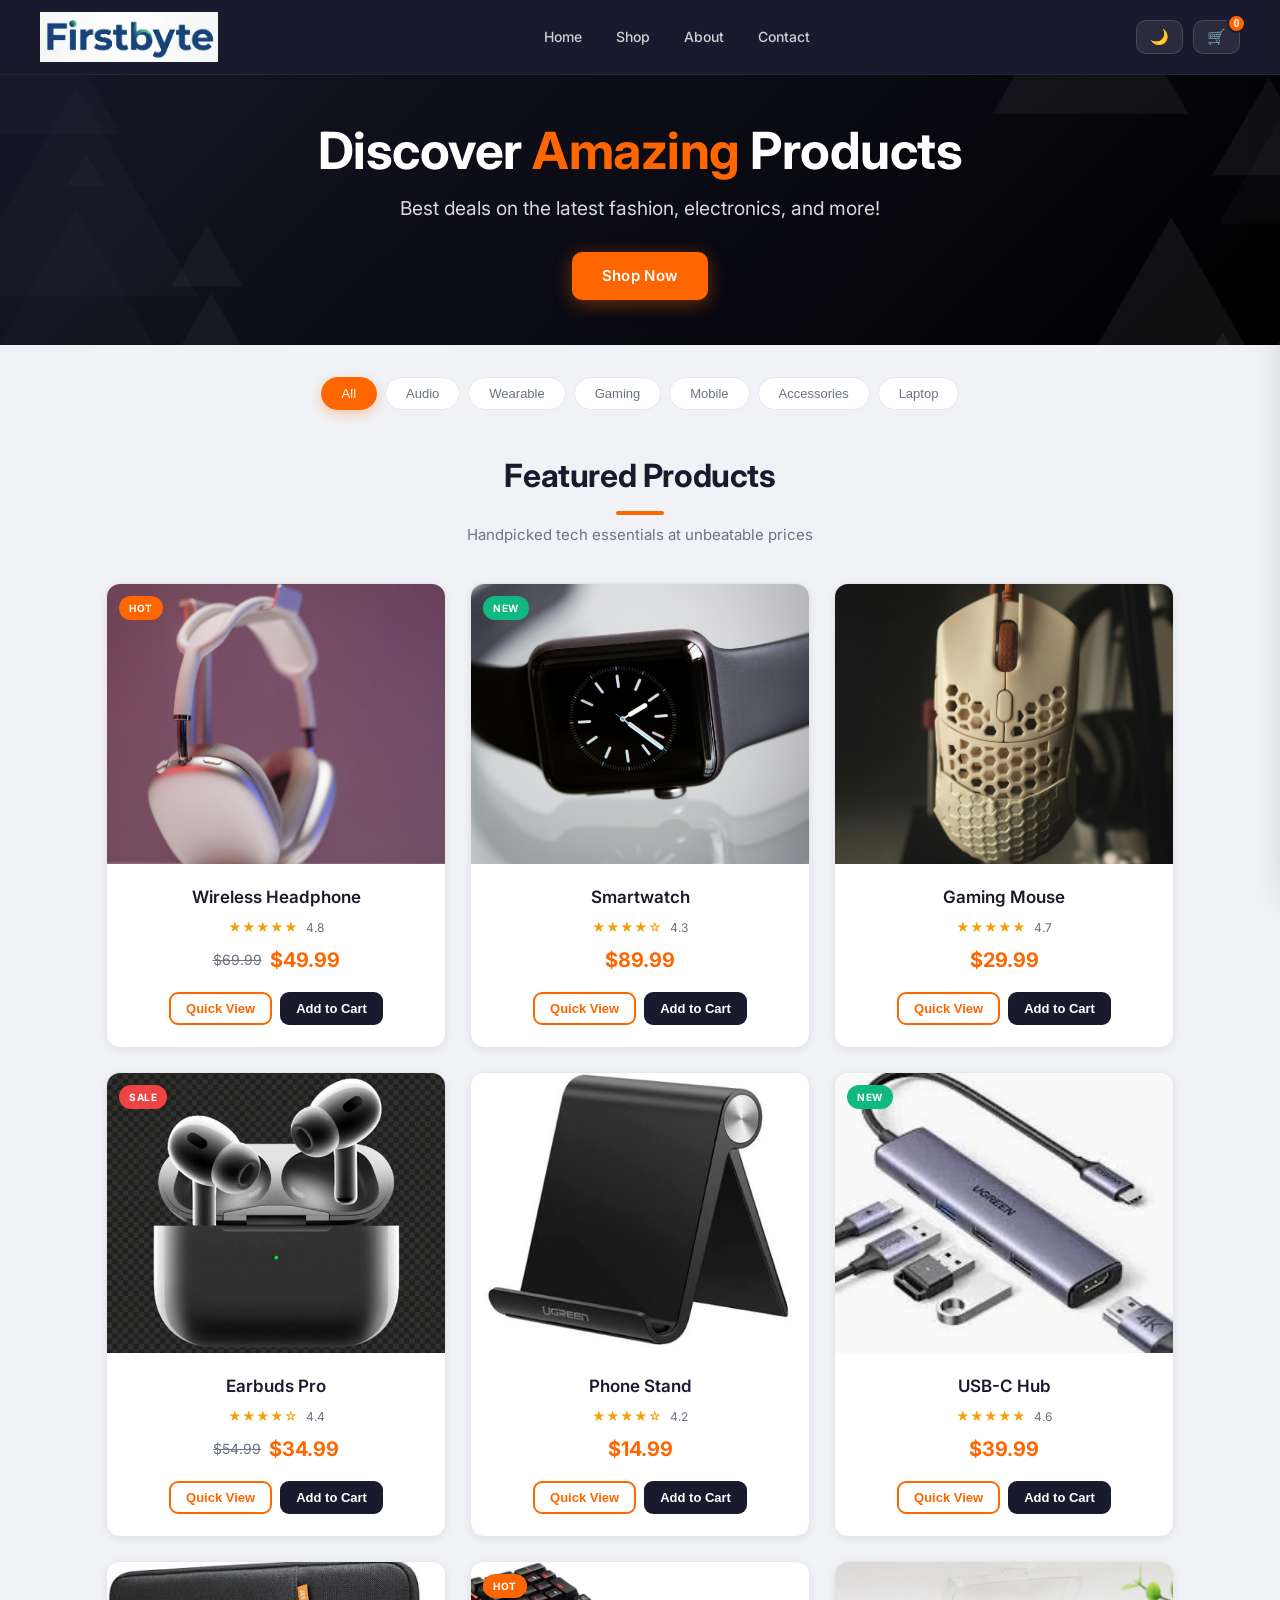
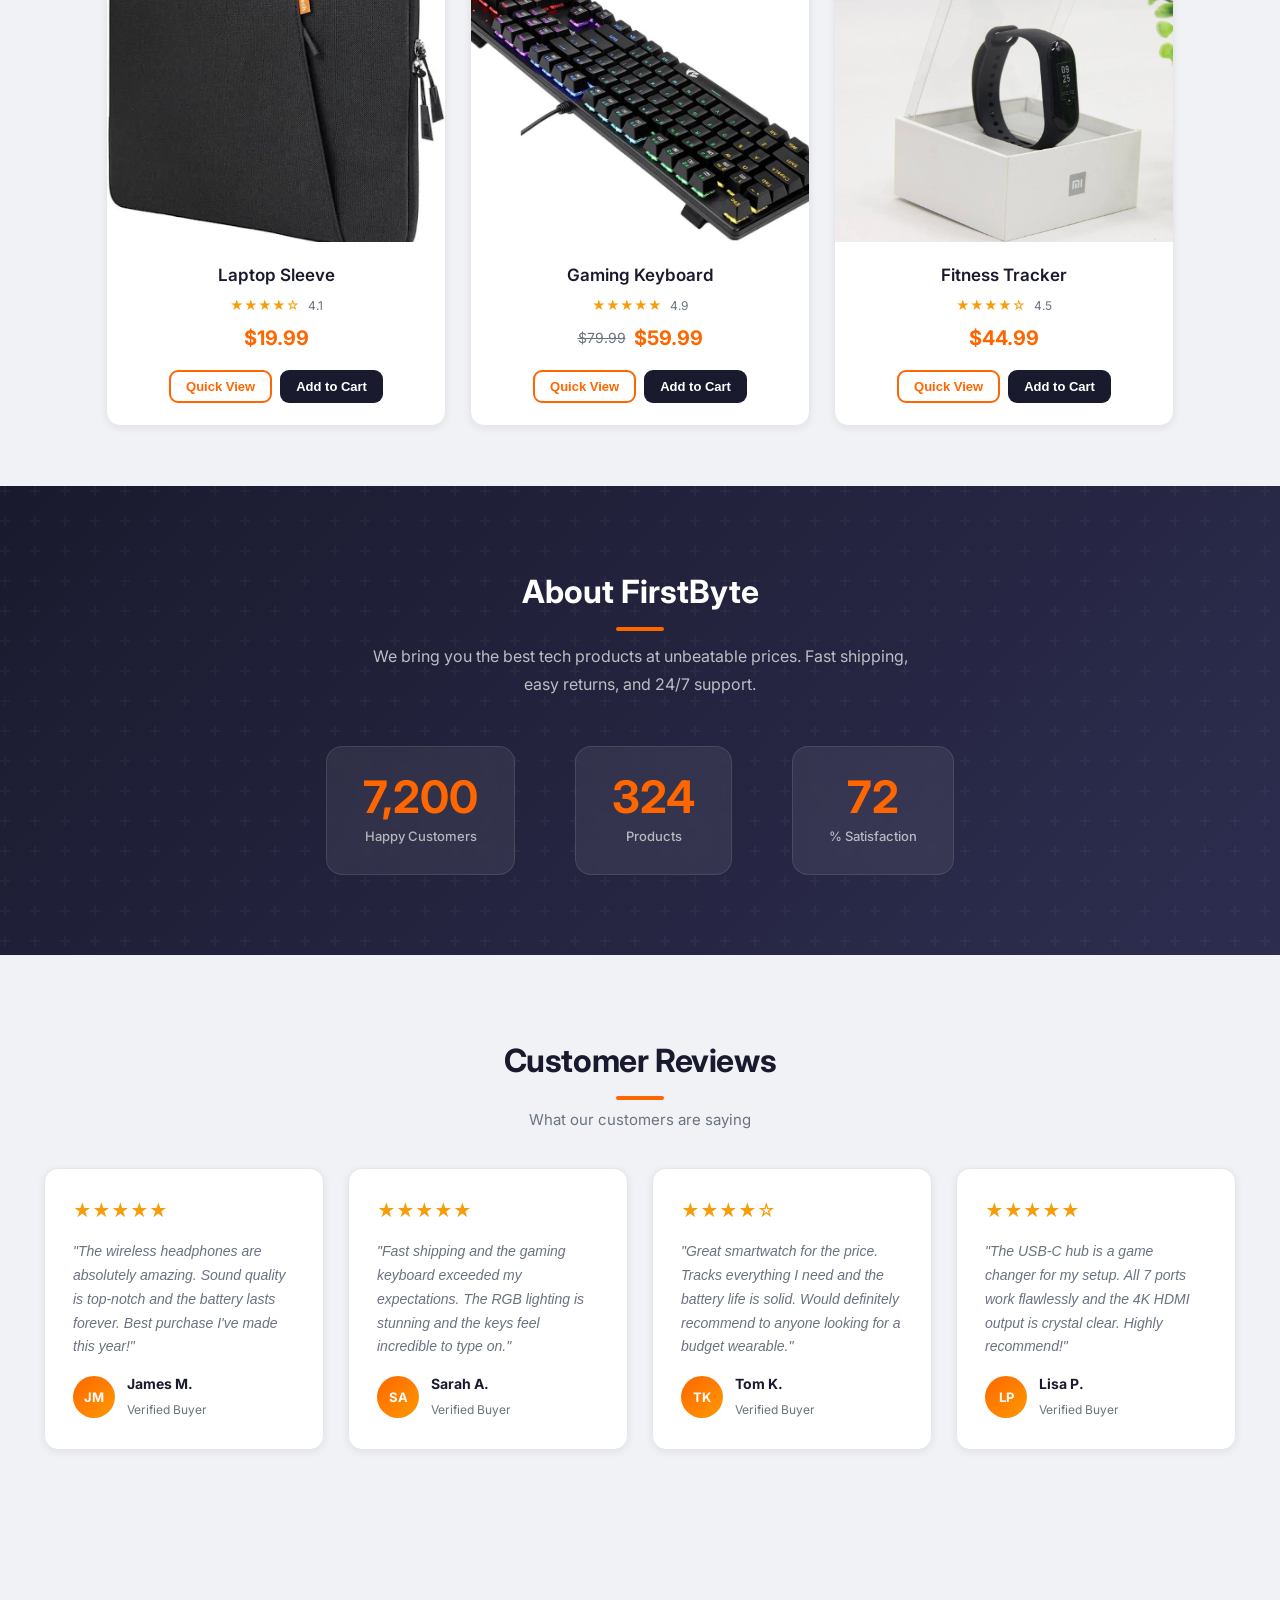
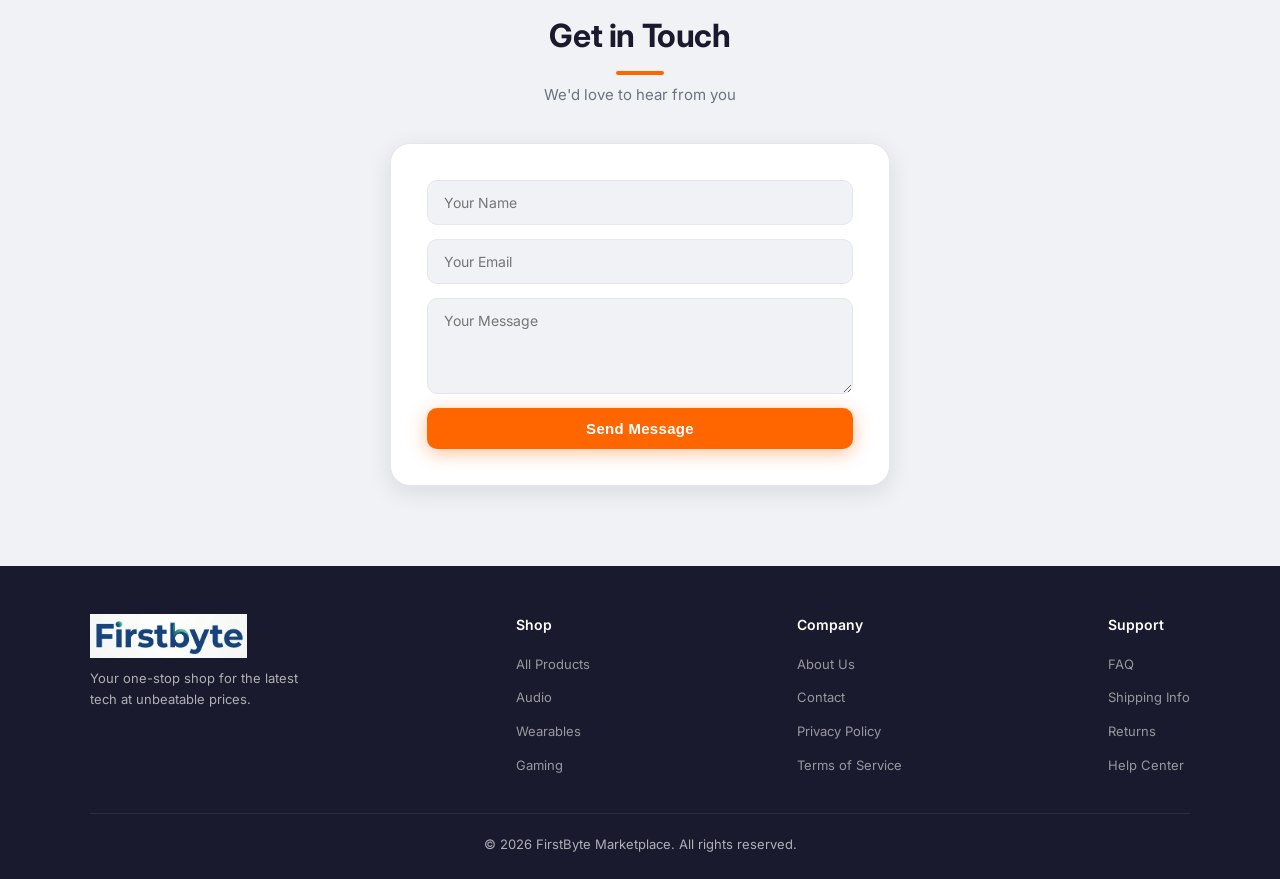
==== commit 3548df2a: "improved wehsite" ====
--- a/index.html
+++ b/index.html
@@ -89,7 +89,8 @@
                 <div class="product-img-wrap"><img src="images/product1.jpg" alt="Wireless Headphone"></div>
         <div class="product-body">
                 <h3>Wireless Headphone</h3>
-                <p class="price">$49.99</p>
+                <div class="stars">★★★★★ <span>4.8</span></div>
+                <div class="price-wrap"><span class="old-price">$69.99</span><span class="price">$49.99</span></div>
                 <div class="product-actions">
                     <button class="btn-outline" onclick="openModal(this)">Quick View</button>
                     <button onclick="addToCart(this)">Add to Cart</button>
@@ -101,6 +102,7 @@
                 <div class="product-img-wrap"><img src="images/product2.jpg" alt="Smartwatch"></div>
         <div class="product-body">
                 <h3>Smartwatch</h3>
+                <div class="stars">★★★★☆ <span>4.3</span></div>
                 <p class="price">$89.99</p>
                 <div class="product-actions">
                     <button class="btn-outline" onclick="openModal(this)">Quick View</button>
@@ -112,6 +114,7 @@
                 <div class="product-img-wrap"><img src="images/product3.jpg" alt="Gaming Mouse"></div>
         <div class="product-body">
                 <h3>Gaming Mouse</h3>
+                <div class="stars">★★★★★ <span>4.7</span></div>
                 <p class="price">$29.99</p>
                 <div class="product-actions">
                     <button class="btn-outline" onclick="openModal(this)">Quick View</button>
@@ -120,11 +123,12 @@
                 </div>
             </div>
             <div class="product" data-category="audio" data-name="Earbuds Pro" data-price="34.99" data-desc="True wireless earbuds with 24hr total battery, IPX5 water resistance and touch controls.">
-                <span class="badge">Sale</span>
+                <span class="badge sale">Sale</span>
                 <div class="product-img-wrap"><img src="images/Earbuds Pro.jpg" alt="Earbuds Pro"></div>
         <div class="product-body">
                 <h3>Earbuds Pro</h3>
-                <p class="price">$34.99</p>
+                <div class="stars">★★★★☆ <span>4.4</span></div>
+                <div class="price-wrap"><span class="old-price">$54.99</span><span class="price">$34.99</span></div>
                 <div class="product-actions">
                     <button class="btn-outline" onclick="openModal(this)">Quick View</button>
                     <button onclick="addToCart(this)">Add to Cart</button>
@@ -135,6 +139,7 @@
                 <div class="product-img-wrap"><img src="images/Phone Stand.jpg" alt="Phone Stand"></div>
         <div class="product-body">
                 <h3>Phone Stand</h3>
+                <div class="stars">★★★★☆ <span>4.2</span></div>
                 <p class="price">$14.99</p>
                 <div class="product-actions">
                     <button class="btn-outline" onclick="openModal(this)">Quick View</button>
@@ -147,6 +152,7 @@
                 <div class="product-img-wrap"><img src="images/USB-C Hub.jpg" alt="USB-C Hub"></div>
         <div class="product-body">
                 <h3>USB-C Hub</h3>
+                <div class="stars">★★★★★ <span>4.6</span></div>
                 <p class="price">$39.99</p>
                 <div class="product-actions">
                     <button class="btn-outline" onclick="openModal(this)">Quick View</button>
@@ -158,6 +164,7 @@
                 <div class="product-img-wrap"><img src="images/Laptop Sleeve.jpg" alt="Laptop Sleeve"></div>
         <div class="product-body">
                 <h3>Laptop Sleeve</h3>
+                <div class="stars">★★★★☆ <span>4.1</span></div>
                 <p class="price">$19.99</p>
                 <div class="product-actions">
                     <button class="btn-outline" onclick="openModal(this)">Quick View</button>
@@ -170,7 +177,8 @@
                 <div class="product-img-wrap"><img src="images/Gaming Keyboard.jpg" alt="Gaming Keyboard"></div>
         <div class="product-body">
                 <h3>Gaming Keyboard</h3>
-                <p class="price">$59.99</p>
+                <div class="stars">★★★★★ <span>4.9</span></div>
+                <div class="price-wrap"><span class="old-price">$79.99</span><span class="price">$59.99</span></div>
                 <div class="product-actions">
                     <button class="btn-outline" onclick="openModal(this)">Quick View</button>
                     <button onclick="addToCart(this)">Add to Cart</button>
@@ -181,6 +189,7 @@
                 <div class="product-img-wrap"><img src="images/Fitness Tracker.jpg" alt="Fitness Tracker"></div>
         <div class="product-body">
                 <h3>Fitness Tracker</h3>
+                <div class="stars">★★★★☆ <span>4.5</span></div>
                 <p class="price">$44.99</p>
                 <div class="product-actions">
                     <button class="btn-outline" onclick="openModal(this)">Quick View</button>
@@ -200,6 +209,36 @@
             <div class="stat"><span class="stat-num" data-target="12000">0</span><small>Happy Customers</small></div>
             <div class="stat"><span class="stat-num" data-target="500">0</span><small>Products</small></div>
             <div class="stat"><span class="stat-num" data-target="99">0</span><small>% Satisfaction</small></div>
+        </div>
+    </section>
+
+    <!-- Reviews -->
+    <section class="reviews" id="reviews">
+        <div class="section-header">
+            <h2>Customer Reviews</h2>
+            <p>What our customers are saying</p>
+        </div>
+        <div class="reviews-container">
+            <div class="review-card">
+                <div class="review-stars">&#9733;&#9733;&#9733;&#9733;&#9733;</div>
+                <p class="review-text">"The wireless headphones are absolutely amazing. Sound quality is top-notch and the battery lasts forever. Best purchase I've made this year!"</p>
+                <div class="reviewer"><div class="reviewer-avatar">JM</div><div><strong>James M.</strong><small>Verified Buyer</small></div></div>
+            </div>
+            <div class="review-card">
+                <div class="review-stars">&#9733;&#9733;&#9733;&#9733;&#9733;</div>
+                <p class="review-text">"Fast shipping and the gaming keyboard exceeded my expectations. The RGB lighting is stunning and the keys feel incredible to type on."</p>
+                <div class="reviewer"><div class="reviewer-avatar">SA</div><div><strong>Sarah A.</strong><small>Verified Buyer</small></div></div>
+            </div>
+            <div class="review-card">
+                <div class="review-stars">&#9733;&#9733;&#9733;&#9733;&#9734;</div>
+                <p class="review-text">"Great smartwatch for the price. Tracks everything I need and the battery life is solid. Would definitely recommend to anyone looking for a budget wearable."</p>
+                <div class="reviewer"><div class="reviewer-avatar">TK</div><div><strong>Tom K.</strong><small>Verified Buyer</small></div></div>
+            </div>
+            <div class="review-card">
+                <div class="review-stars">&#9733;&#9733;&#9733;&#9733;&#9733;</div>
+                <p class="review-text">"The USB-C hub is a game changer for my setup. All 7 ports work flawlessly and the 4K HDMI output is crystal clear. Highly recommend!"</p>
+                <div class="reviewer"><div class="reviewer-avatar">LP</div><div><strong>Lisa P.</strong><small>Verified Buyer</small></div></div>
+            </div>
         </div>
     </section>
 
@@ -237,16 +276,16 @@
                 <ul>
                     <li><a href="#about">About Us</a></li>
                     <li><a href="#contact">Contact</a></li>
-                    <li><a href="#">Privacy Policy</a></li>
-                    <li><a href="#">Terms of Service</a></li>
+                    <li><a href="privacy.html">Privacy Policy</a></li>
+                    <li><a href="terms.html">Terms of Service</a></li>
                 </ul>
             </div>
             <div class="footer-col">
                 <h4>Support</h4>
                 <ul>
-                    <li><a href="#">FAQ</a></li>
-                    <li><a href="#">Shipping Info</a></li>
-                    <li><a href="#">Returns</a></li>
+                    <li><a href="faq.html">FAQ</a></li>
+                    <li><a href="shipping.html">Shipping Info</a></li>
+                    <li><a href="returns.html">Returns</a></li>
                     <li><a href="#contact">Help Center</a></li>
                 </ul>
             </div>
--- a/css/styles.css
+++ b/css/styles.css
@@ -148,7 +148,7 @@
 
 .product {
     background: var(--surface); border-radius: var(--radius);
-    box-shadow: var(--shadow-sm); width: 260px; text-align: center;
+    box-shadow: var(--shadow-sm); width: 340px; text-align: center;
     position: relative; transition: transform .28s, box-shadow .28s;
     animation: fadeUp .6s ease both;
     border: 1px solid var(--border);
@@ -157,14 +157,14 @@
 .product:hover { transform: translateY(-8px); box-shadow: var(--shadow-lg); }
 
 .product-img-wrap { position: relative; overflow: hidden; }
-.product img { width: 100%; height: 190px; object-fit: cover; display: block; transition: transform .4s ease; }
+.product img { width: 100%; height: 280px; object-fit: cover; display: block; transition: transform .4s ease; }
 .product:hover img { transform: scale(1.06); }
 
-.product-body { padding: 16px 16px 18px; }
-.product h3 { font-size: 16px; font-weight: 600; margin-bottom: 4px; }
+.product-body { padding: 20px 20px 22px; }
+.product h3 { font-size: 17px; font-weight: 600; margin-bottom: 6px; }
 .price {
-    font-size: 18px; font-weight: 700; color: var(--accent);
-    margin-bottom: 14px; display: block;
+    font-size: 20px; font-weight: 700; color: var(--accent);
+    margin-bottom: 16px; display: block;
 }
 .product-actions { display: flex; gap: 8px; justify-content: center; }
 .product-actions button:last-child {
@@ -172,7 +172,7 @@
     padding: 8px 16px; border-radius: 9px; cursor: pointer;
     font-size: 13px; font-weight: 600; transition: background .2s;
 }
-.product-actions button:last-child:hover { background: #2d2d50; }
+.product-actions button:last-child:hover { background: #2d2d50; color: var(--accent); }
 
 .badge {
     position: absolute; top: 12px; left: 12px; z-index: 1;
@@ -227,7 +227,43 @@
 .modal-info p { font-size: 14px; color: var(--text-muted); margin-bottom: 20px; line-height: 1.6; }
 .modal-close { position: absolute; top: 14px; right: 18px; }
 
-/* ===== About ===== */
+/* ===== Stars & Pricing ===== */
+.stars { font-size: 13px; color: #f59e0b; margin-bottom: 6px; }
+.stars span { color: var(--text-muted); font-size: 12px; margin-left: 4px; }
+.price-wrap { display: flex; align-items: center; justify-content: center; gap: 8px; margin-bottom: 16px; }
+.old-price { font-size: 14px; color: var(--text-muted); text-decoration: line-through; }
+.price {
+    font-size: 20px; font-weight: 700; color: var(--accent);
+    margin-bottom: 16px; display: block;
+}
+.price-wrap .price { margin-bottom: 0; }
+
+/* ===== Reviews ===== */
+.reviews { padding: 80px 20px; background: var(--bg); }
+.reviews-container {
+    display: flex; flex-wrap: wrap; gap: 24px;
+    justify-content: center; max-width: 1200px; margin: 0 auto;
+}
+.review-card {
+    background: var(--surface); border-radius: var(--radius);
+    padding: 28px; width: 280px; border: 1px solid var(--border);
+    box-shadow: var(--shadow-sm); transition: transform .25s, box-shadow .25s;
+    display: flex; flex-direction: column; gap: 14px;
+}
+.review-card:hover { transform: translateY(-5px); box-shadow: var(--shadow); }
+.review-stars { font-size: 18px; color: #f59e0b; }
+.review-text { font-size: 14px; color: var(--text-muted); line-height: 1.7; font-style: italic; flex: 1; }
+.reviewer { display: flex; align-items: center; gap: 12px; }
+.reviewer-avatar {
+    width: 42px; height: 42px; border-radius: 50%;
+    background: linear-gradient(135deg, var(--accent), #ff9900);
+    color: white; font-size: 13px; font-weight: 700;
+    display: flex; align-items: center; justify-content: center; flex-shrink: 0;
+}
+.reviewer strong { display: block; font-size: 14px; }
+.reviewer small { color: var(--text-muted); font-size: 12px; }
+
+
 .about {
     text-align: center; padding: 80px 20px;
     background: linear-gradient(135deg, var(--header-bg) 0%, #2d2d50 100%);
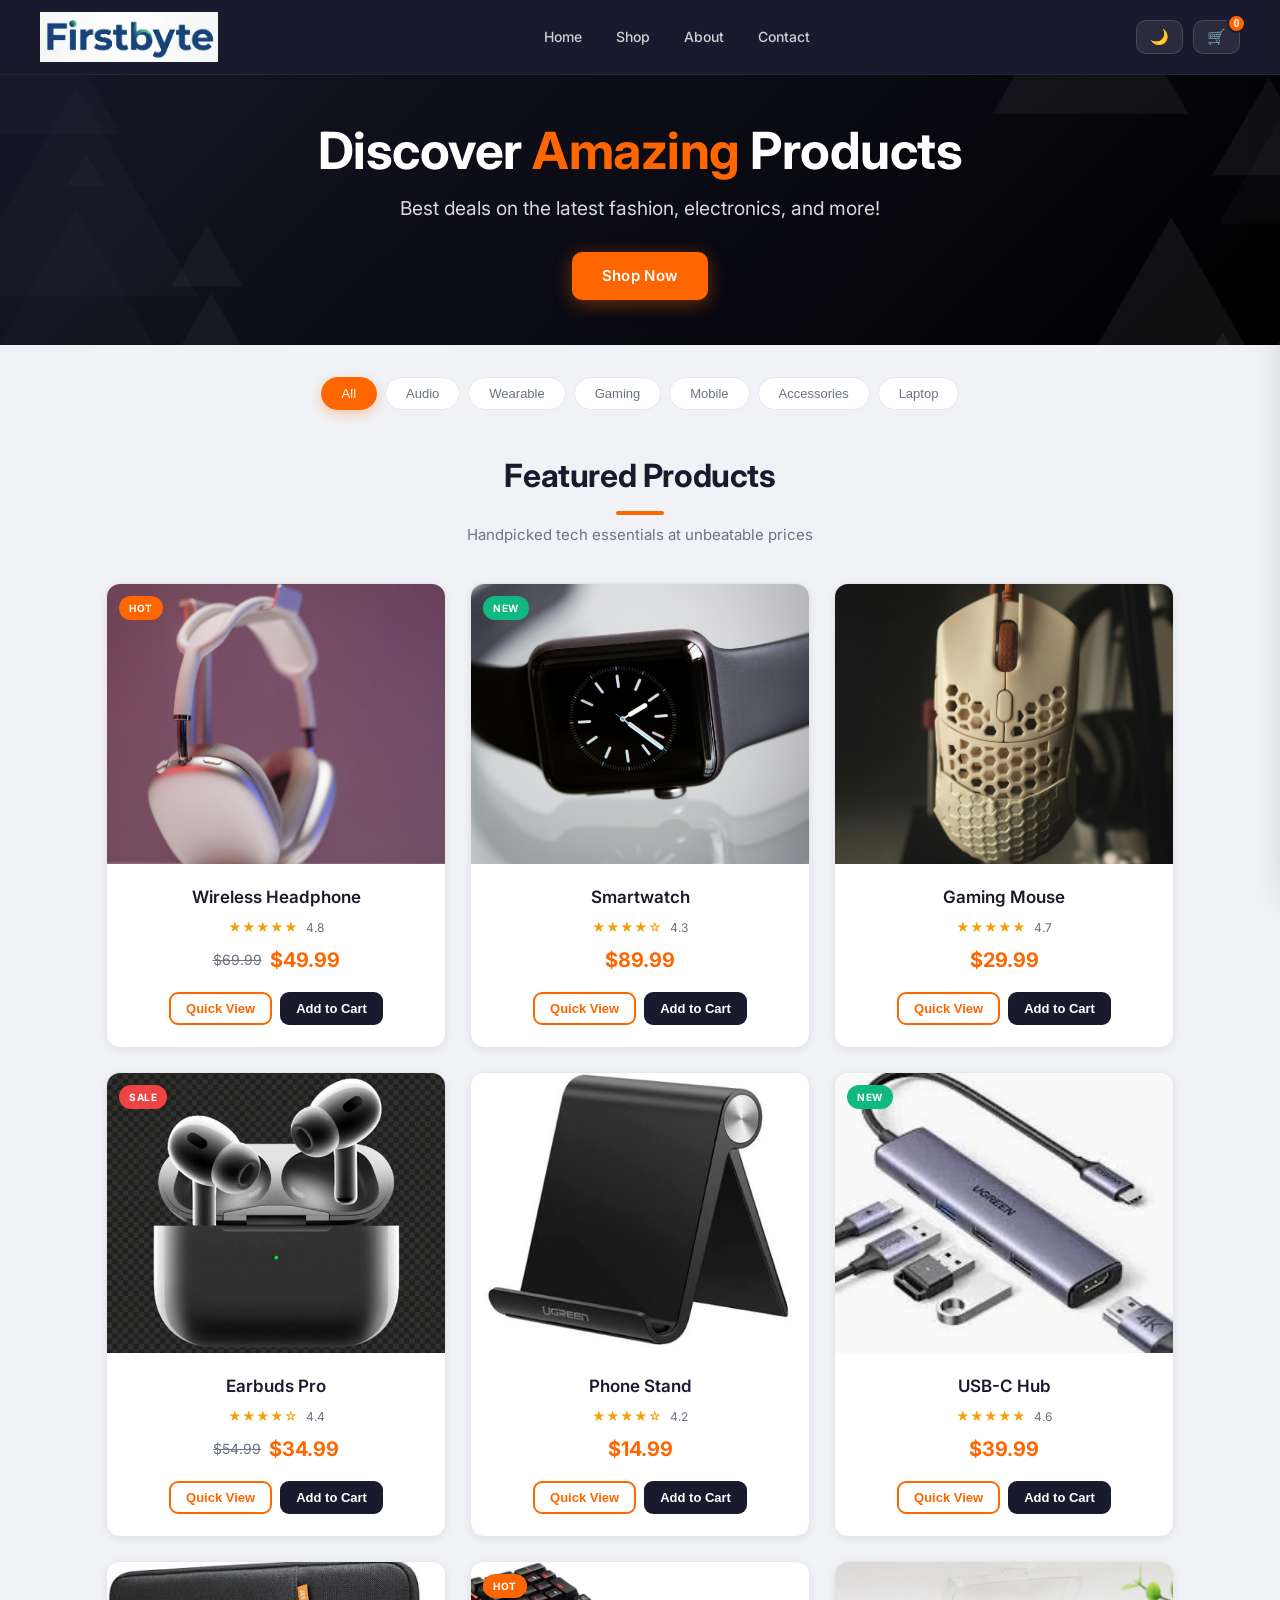
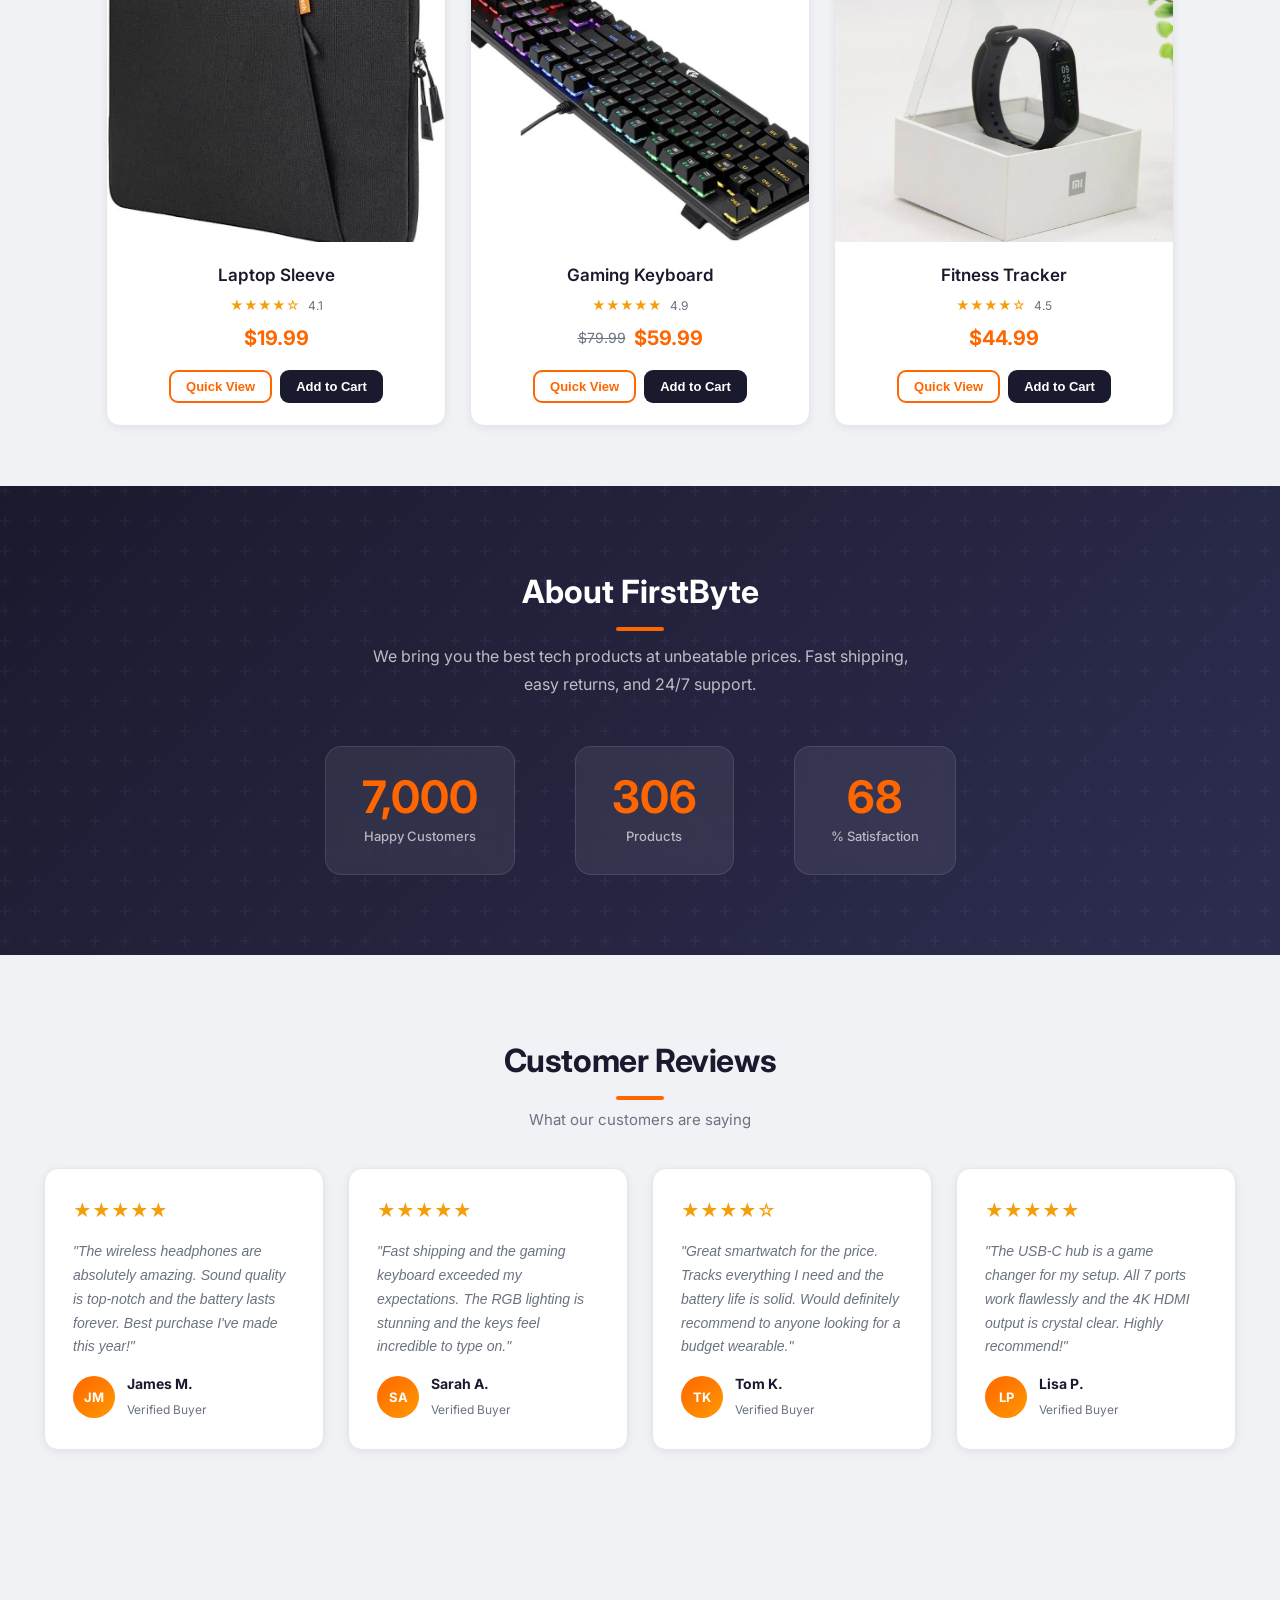
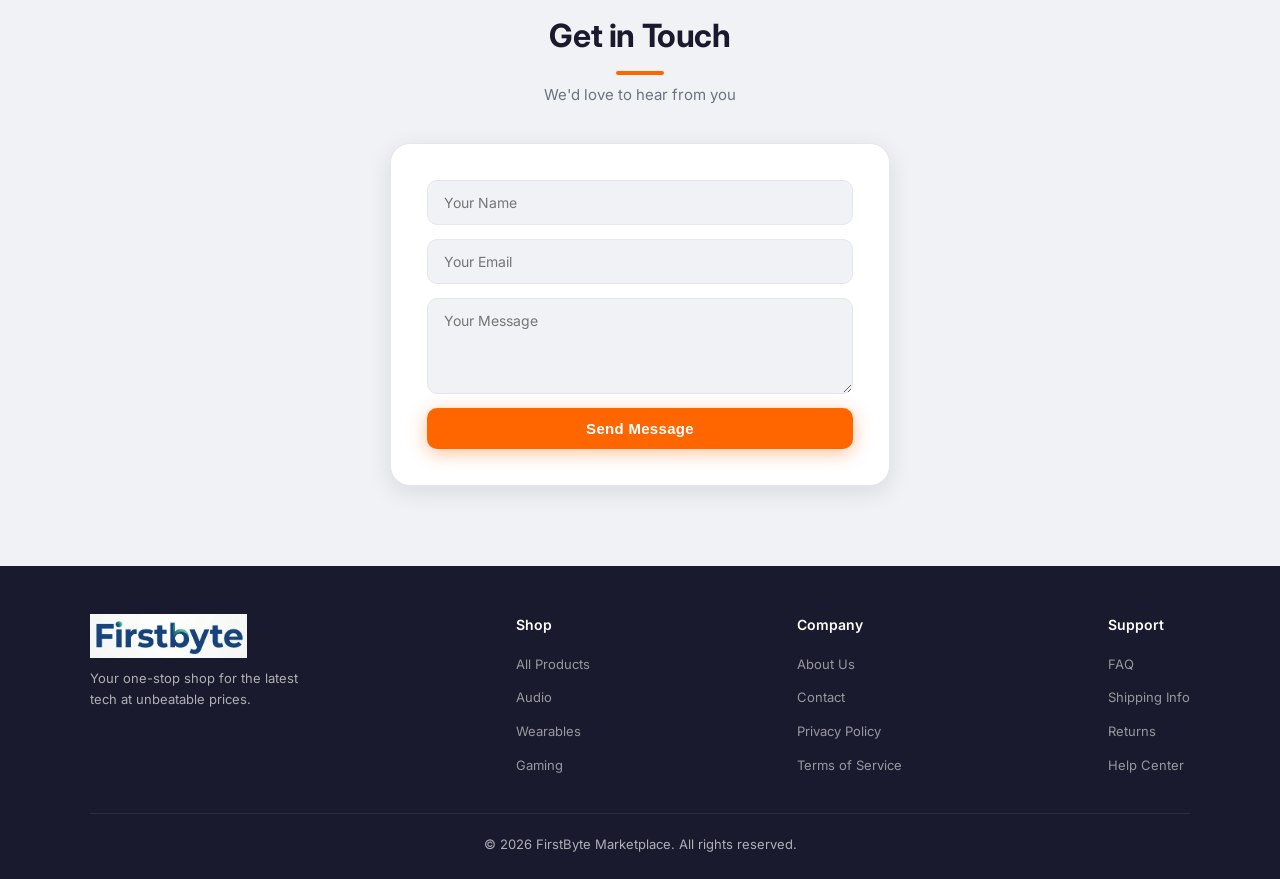
==== commit 7757b72b: "improved wehsite" ====
--- a/index.html
+++ b/index.html
@@ -5,6 +5,7 @@
     <meta name="viewport" content="width=device-width, initial-scale=1.0">
     <title>FirstByte Marketplace - Your Online Store</title>
     <link rel="icon" type="image/png" href="images/Favicon.png">
+    <script src="js/theme.js"></script>
     <link rel="stylesheet" href="./css/styles.css">
 </head>
 <body>
@@ -300,13 +301,6 @@
 
     <script>
         // --- Dark Mode ---
-        function toggleTheme() {
-            const html = document.documentElement;
-            const isDark = html.getAttribute('data-theme') === 'dark';
-            html.setAttribute('data-theme', isDark ? 'light' : 'dark');
-            document.querySelector('.theme-toggle').textContent = isDark ? '🌙' : '☀️';
-        }
-
         // --- Sticky Header ---
         window.addEventListener('scroll', () => {
             document.getElementById('mainHeader').classList.toggle('scrolled', window.scrollY > 50);
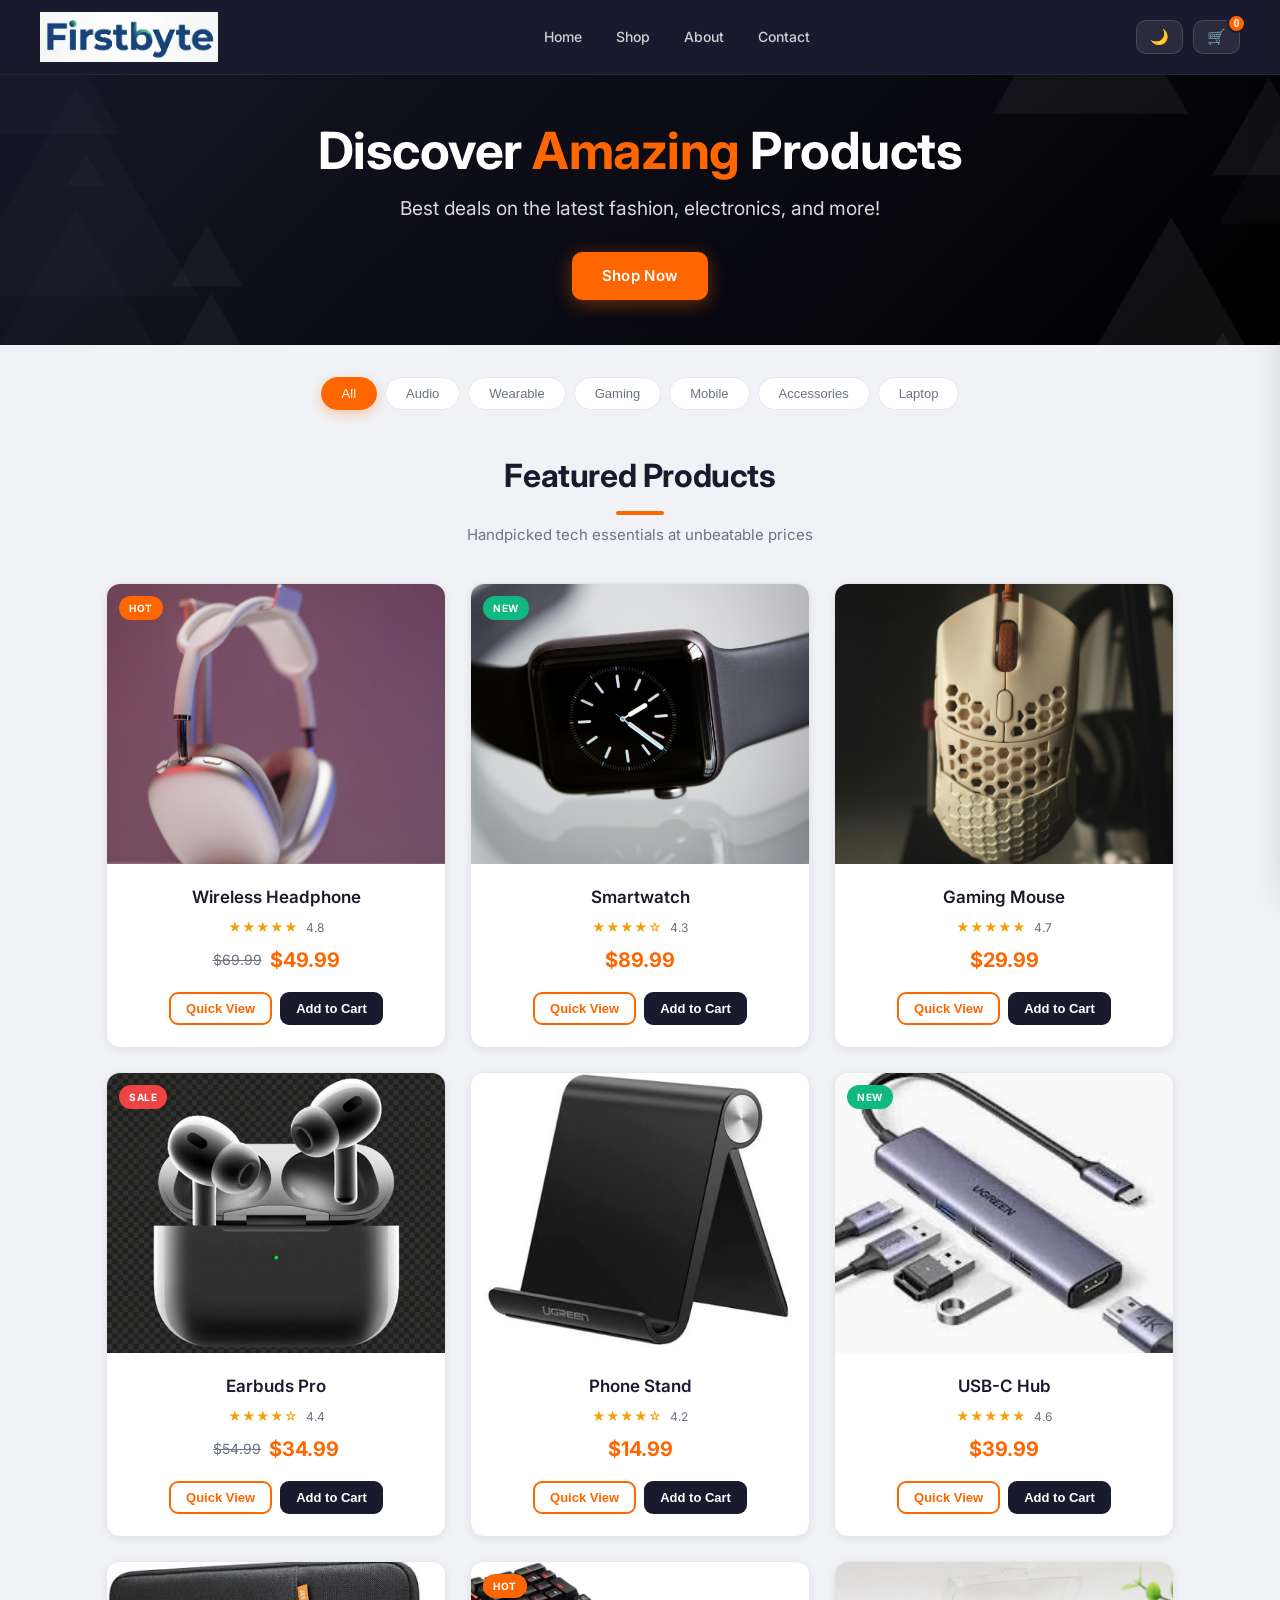
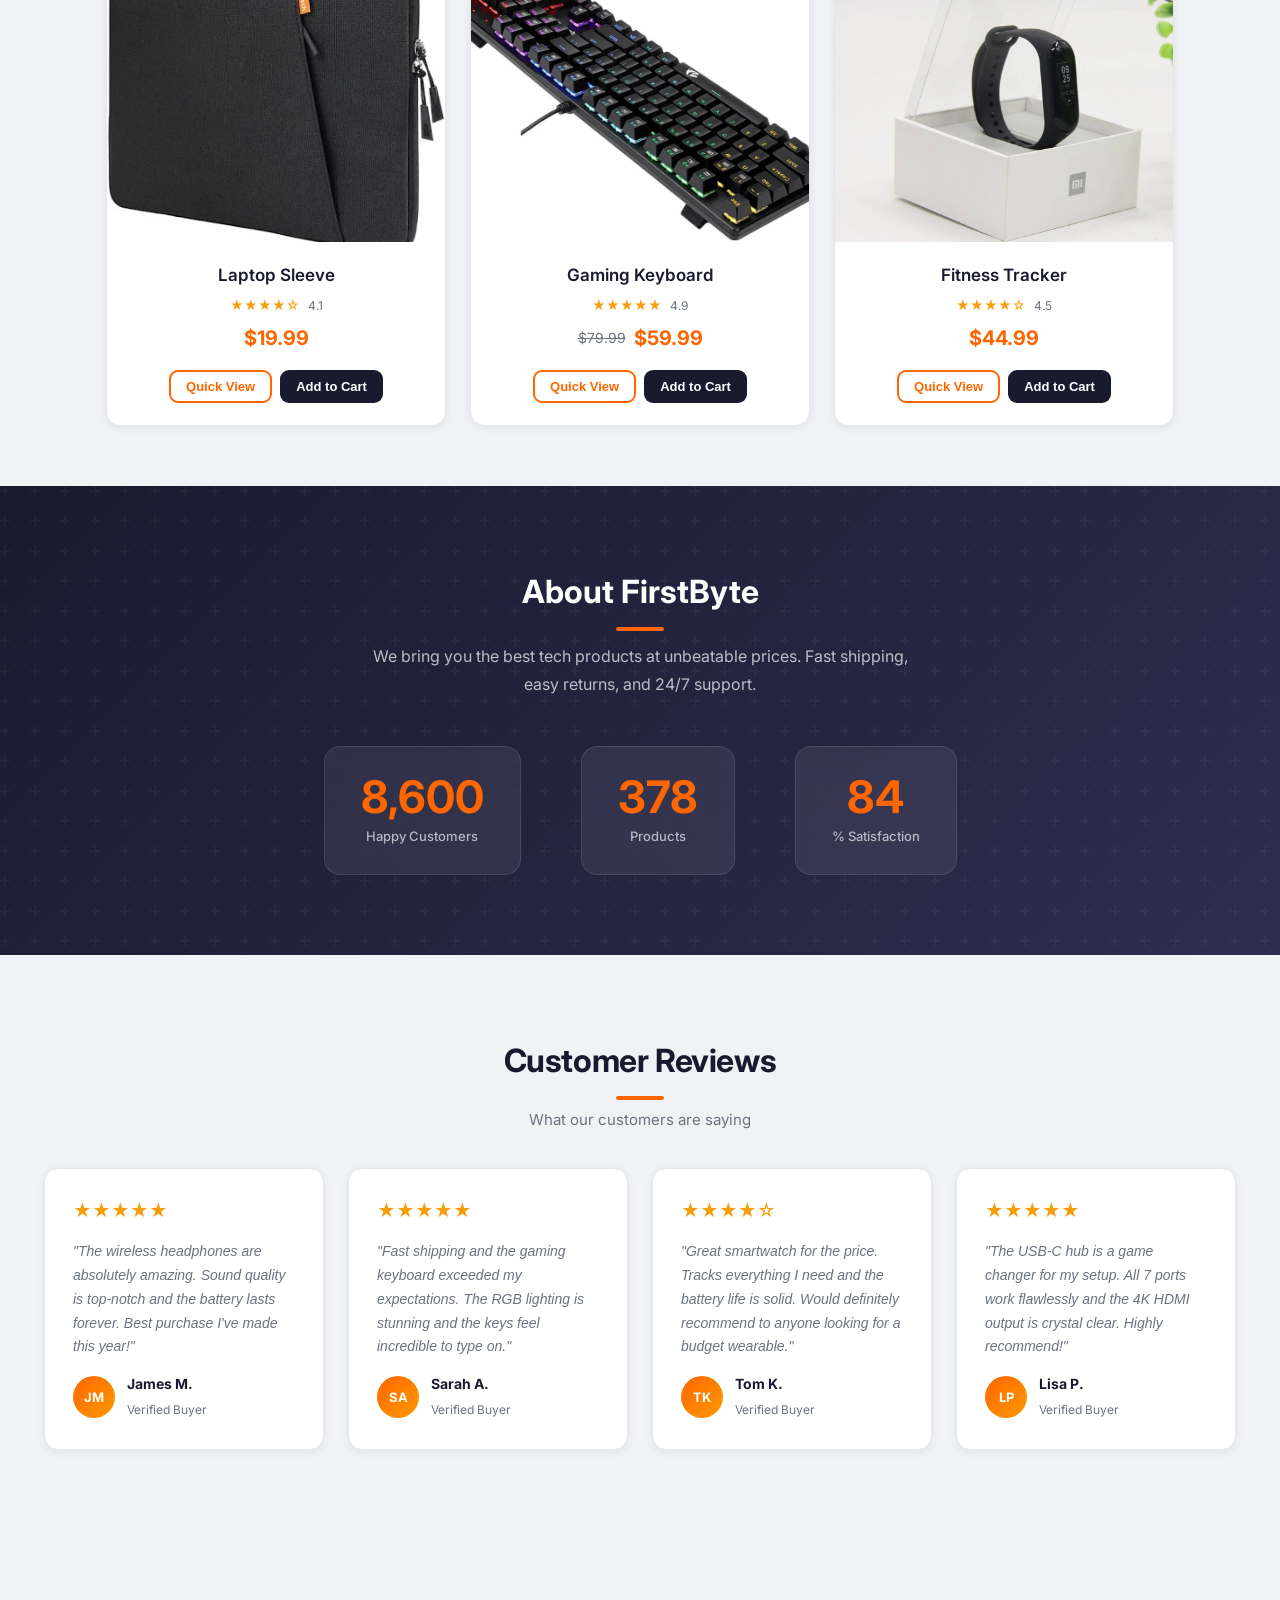
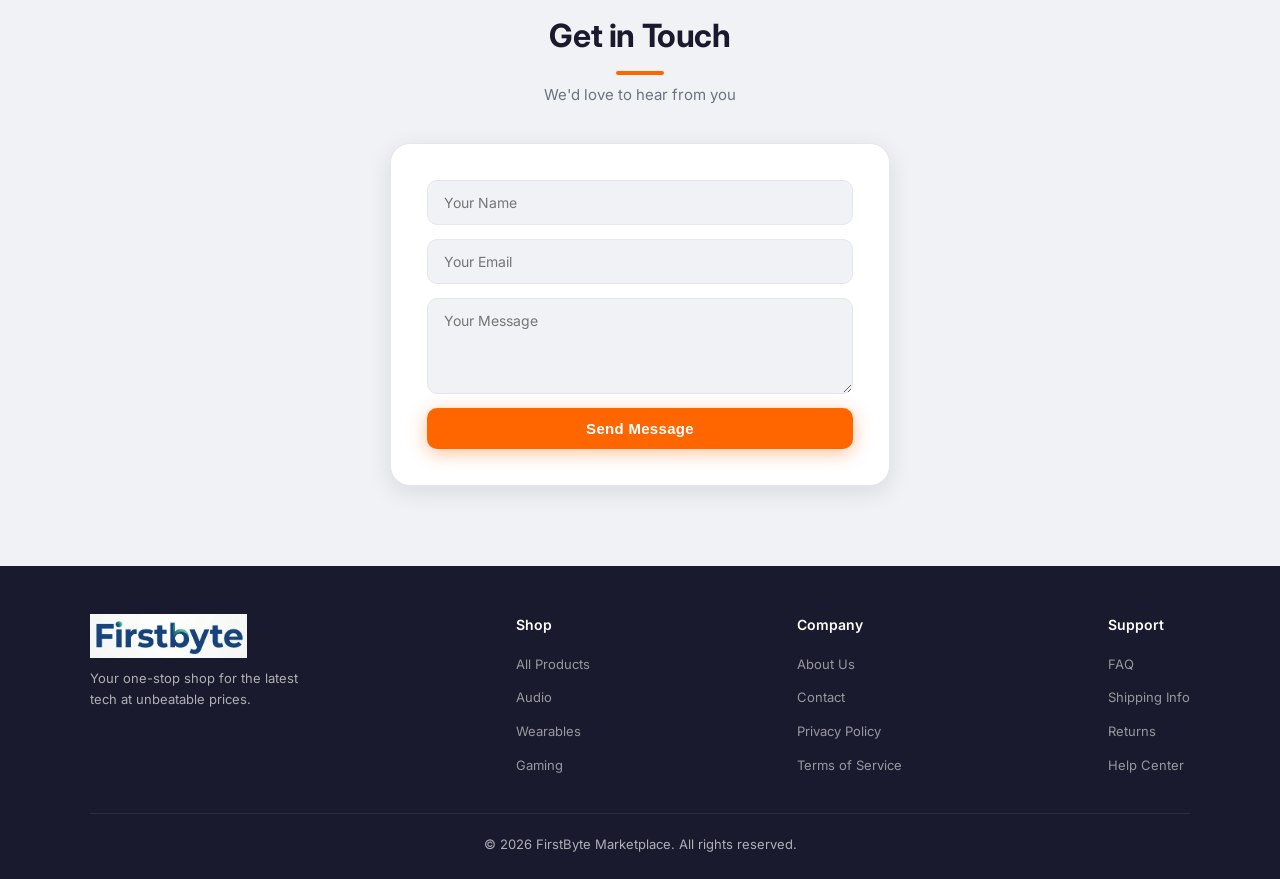
==== commit 5a94d082: "improved wehsite" ====
--- a/index.html
+++ b/index.html
@@ -20,7 +20,7 @@
         <ul class="cart-items" id="cartItems"></ul>
         <div class="cart-footer">
             <p>Total: <strong id="cartTotal">$0.00</strong></p>
-            <button class="btn checkout-btn">Checkout</button>
+            <button class="btn checkout-btn" onclick="window.location.href='checkout.html'">Checkout</button>
         </div>
     </aside>
 
@@ -309,7 +309,7 @@
         });
 
         // --- Cart ---
-        let cart = [];
+        let cart = JSON.parse(localStorage.getItem('cart') || '[]');
         function toggleCart() {
             document.getElementById('cartSidebar').classList.toggle('open');
             document.getElementById('cartOverlay').classList.toggle('open');
@@ -320,6 +320,7 @@
             const price = parseFloat(p.dataset.price);
             const existing = cart.find(i => i.name === name);
             existing ? existing.qty++ : cart.push({ name, price, qty: 1 });
+            localStorage.setItem('cart', JSON.stringify(cart));
             renderCart();
             showToast(`🛒 ${name} added to cart!`);
         }
@@ -336,7 +337,12 @@
             document.getElementById('cartTotal').textContent = `$${total.toFixed(2)}`;
             document.getElementById('cartBadge').textContent = count;
         }
-        function removeFromCart(idx) { cart.splice(idx, 1); renderCart(); }
+        function removeFromCart(idx) {
+            cart.splice(idx, 1);
+            localStorage.setItem('cart', JSON.stringify(cart));
+            renderCart();
+        }
+        renderCart();
 
         // --- Modal ---
         function openModal(btn) {
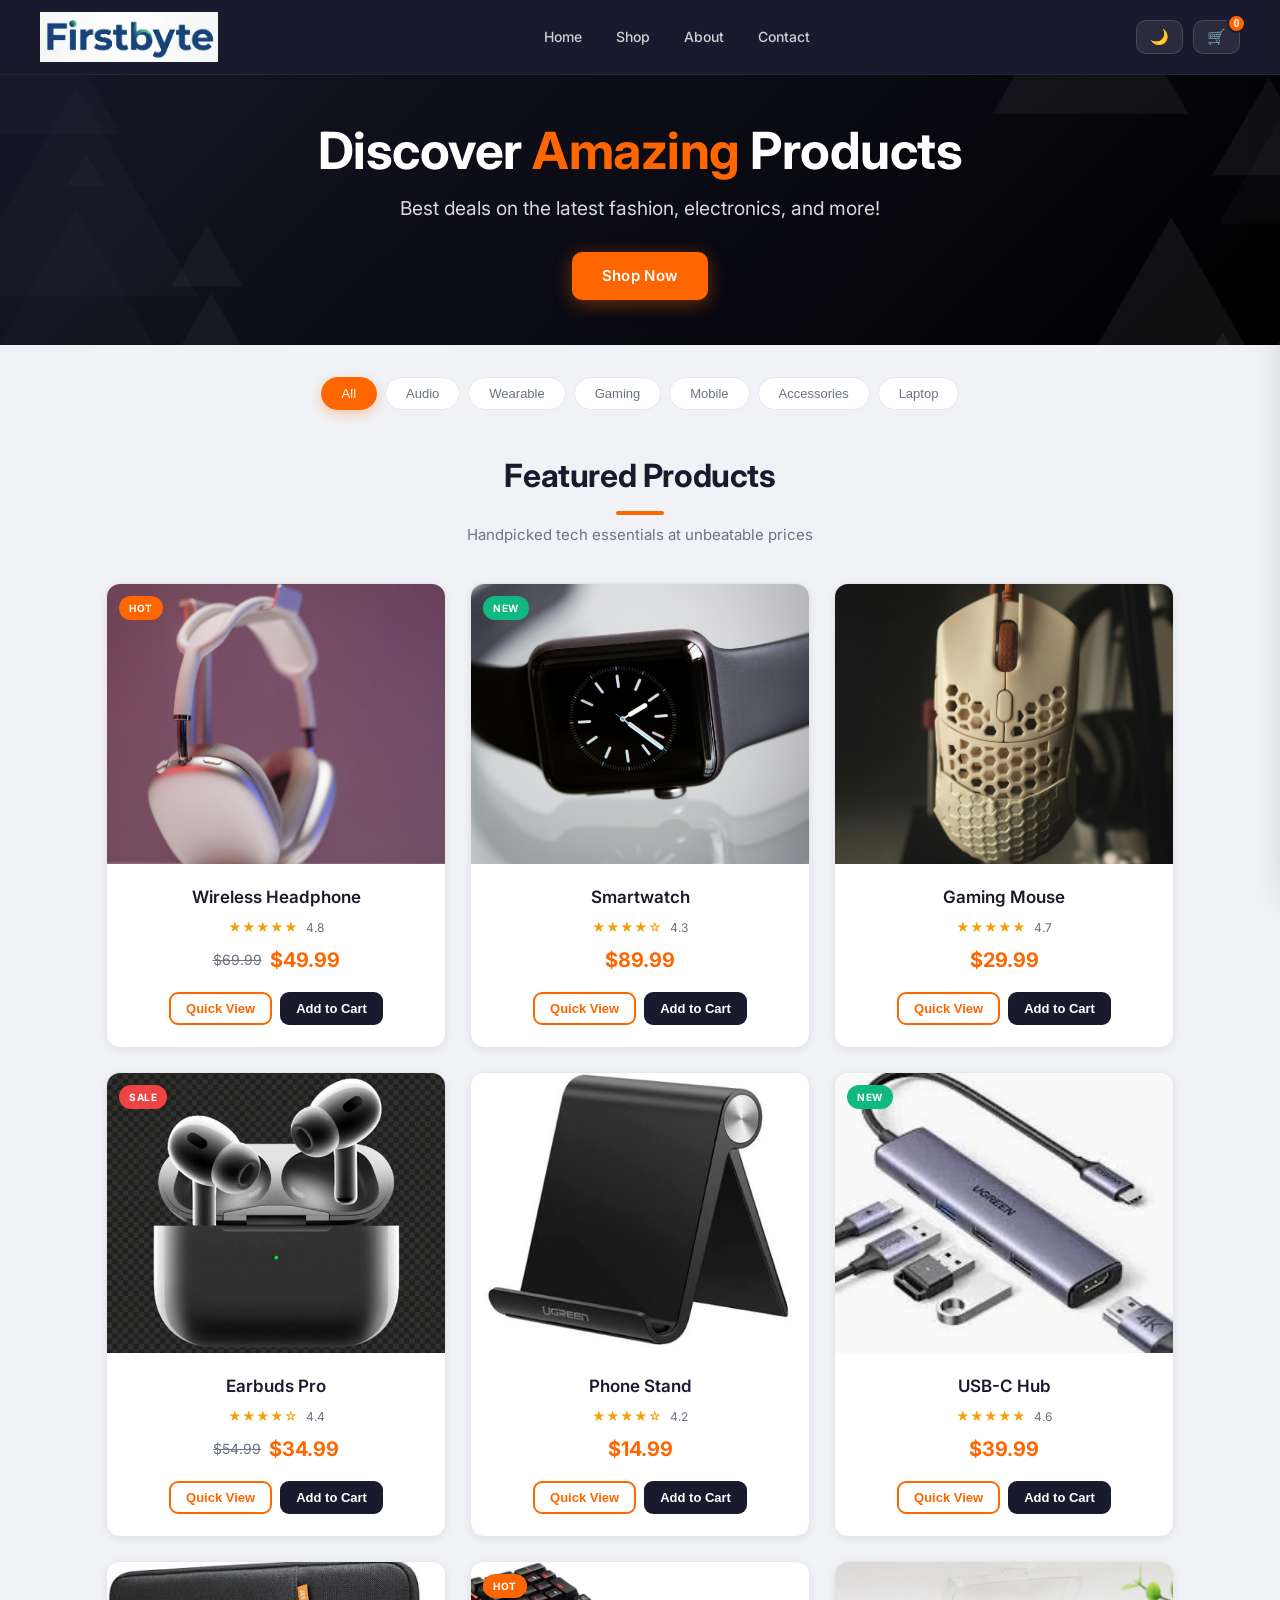
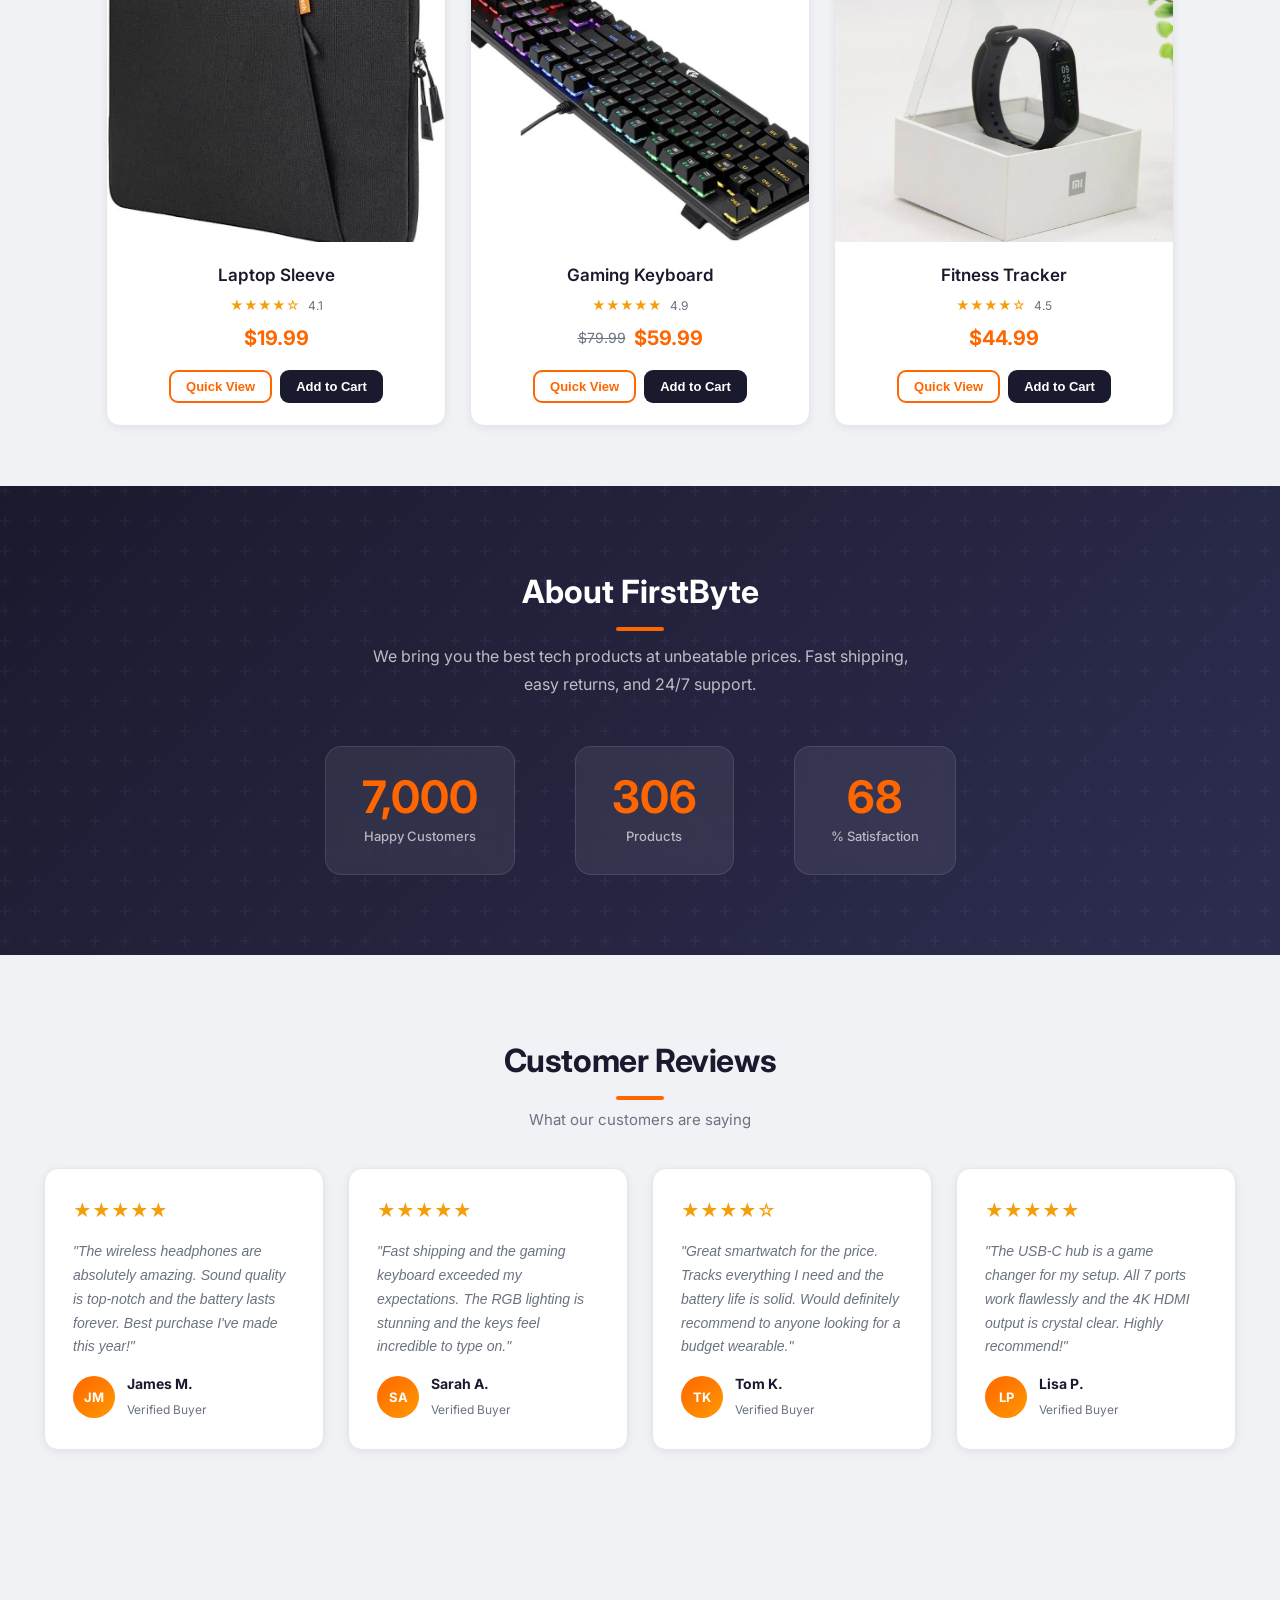
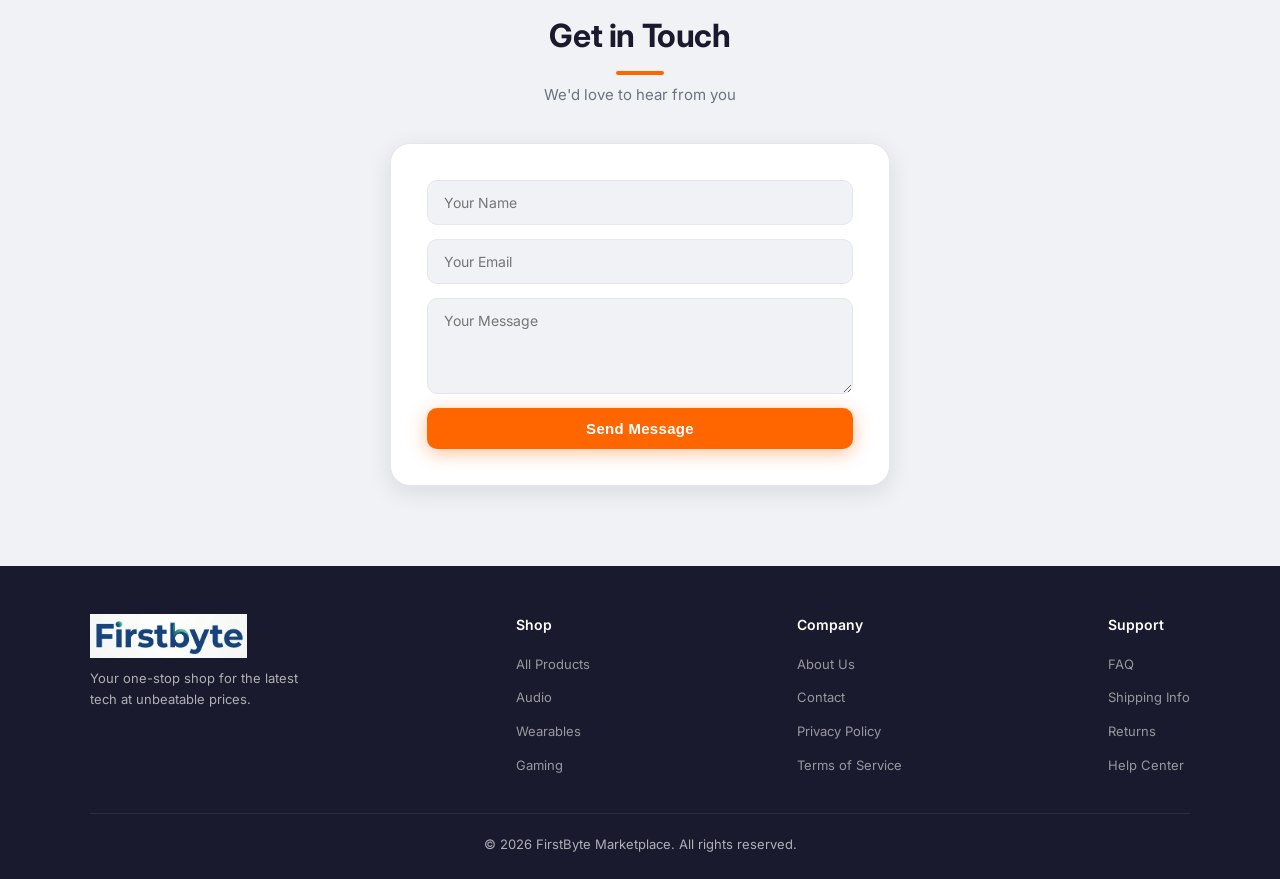
==== commit 703d7511: "changed favicon" ====
--- a/index.html
+++ b/index.html
@@ -4,7 +4,7 @@
     <meta charset="UTF-8">
     <meta name="viewport" content="width=device-width, initial-scale=1.0">
     <title>FirstByte Marketplace - Your Online Store</title>
-    <link rel="icon" type="image/png" href="images/Favicon.png">
+    <link rel="icon" type="image/x-icon" href="images/favicon.ico">
     <script src="js/theme.js"></script>
     <link rel="stylesheet" href="./css/styles.css">
 </head>
